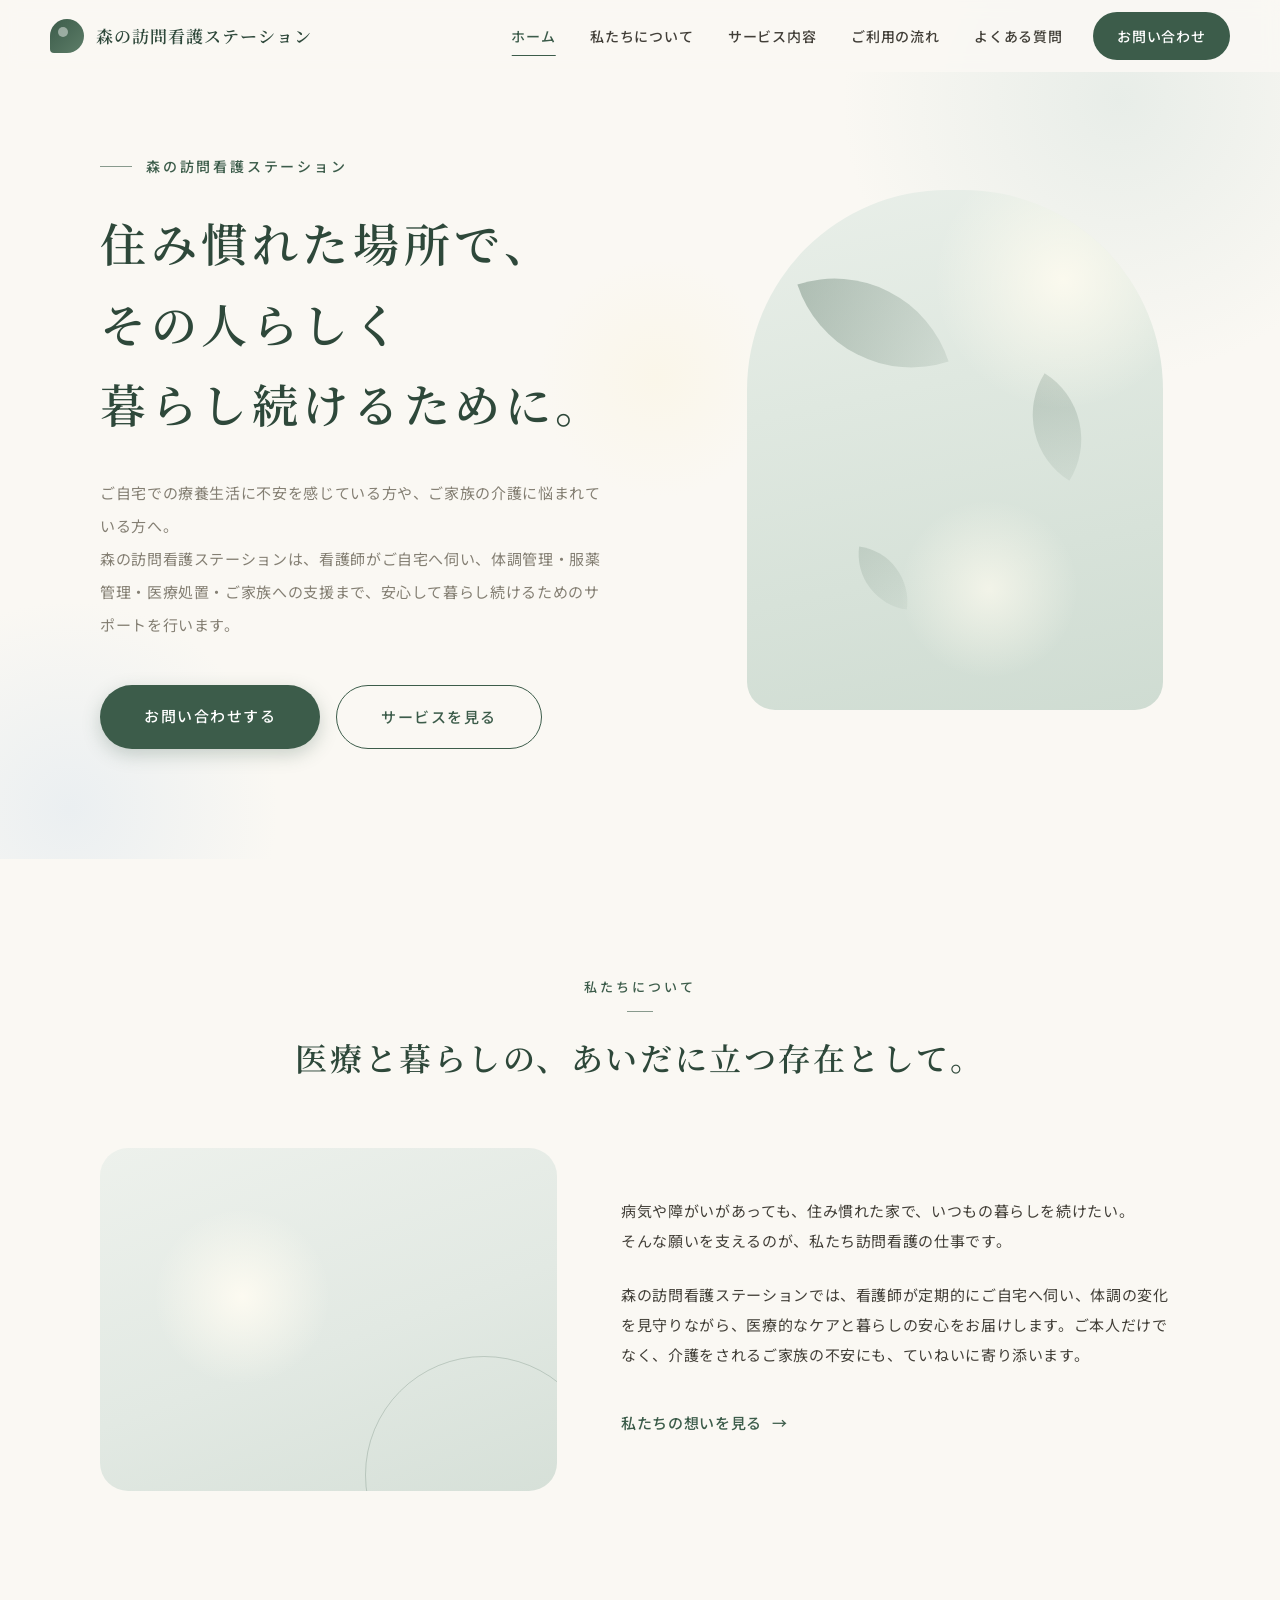
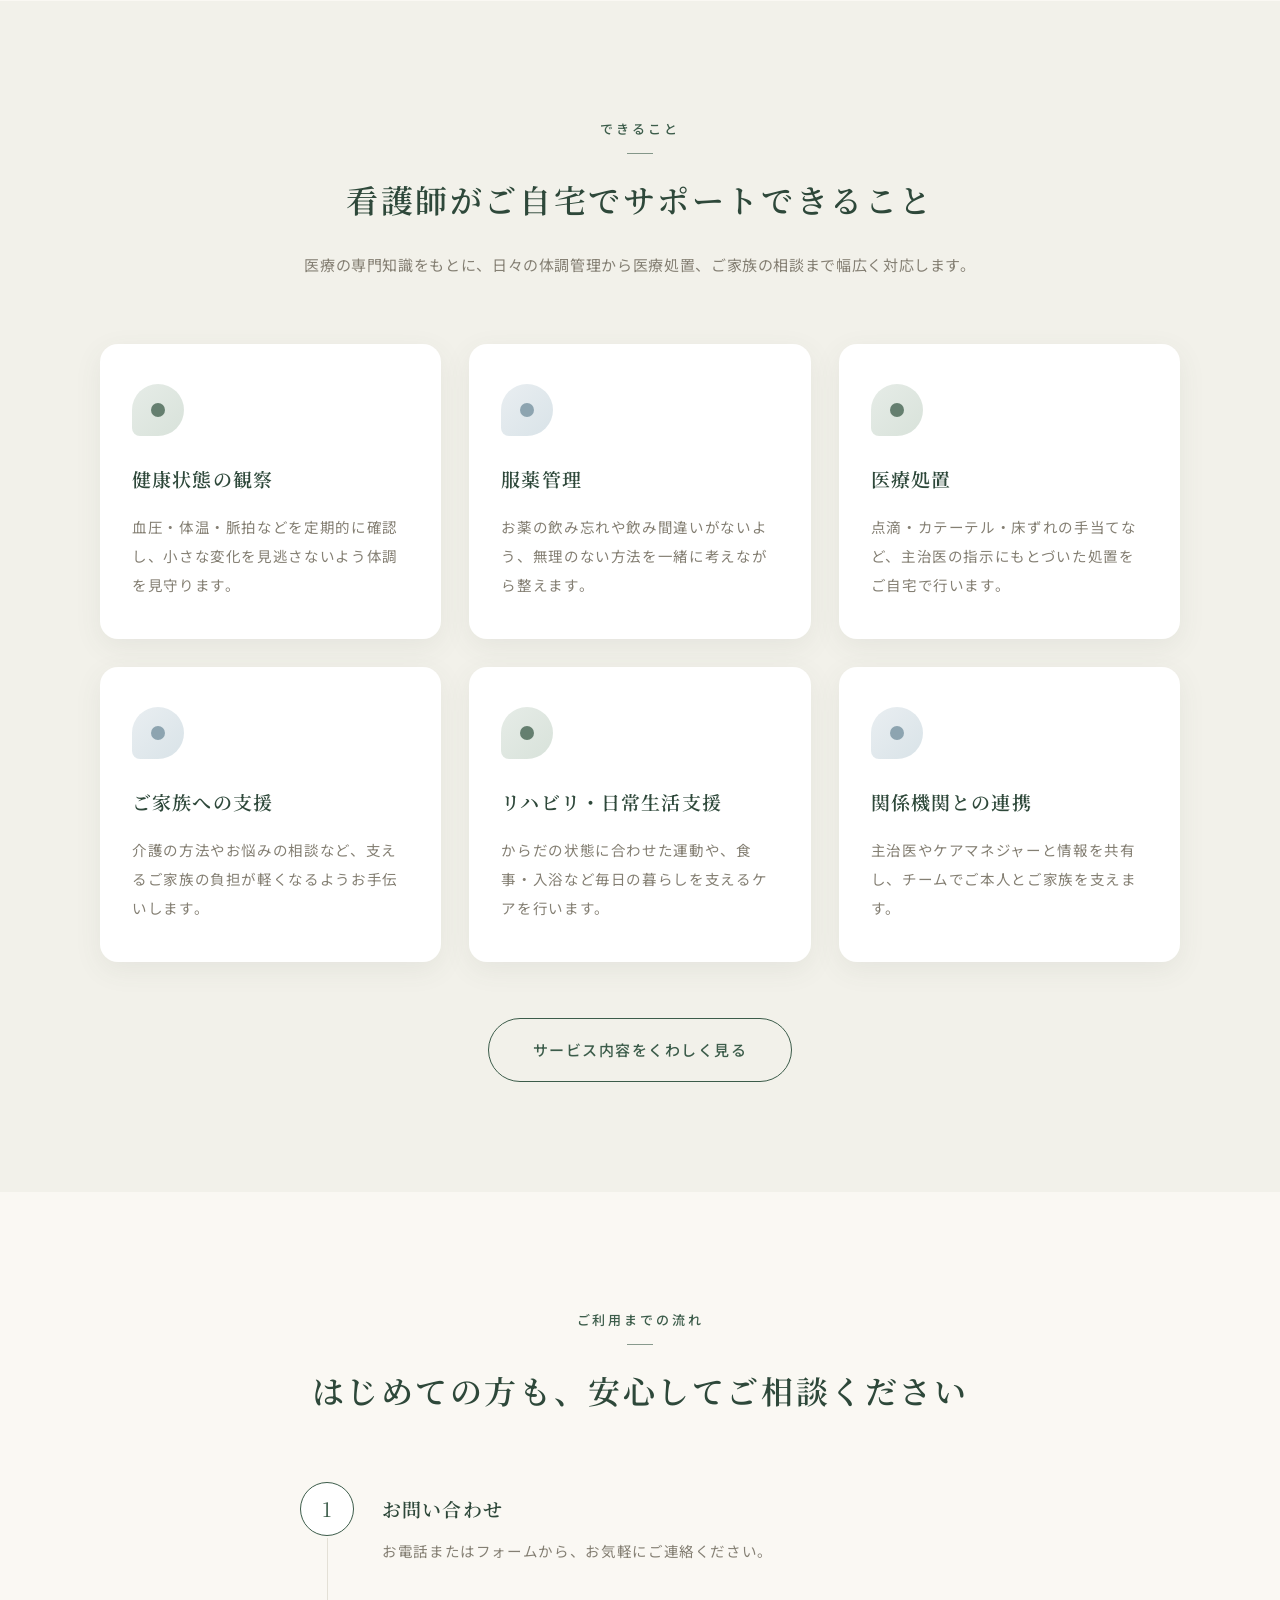
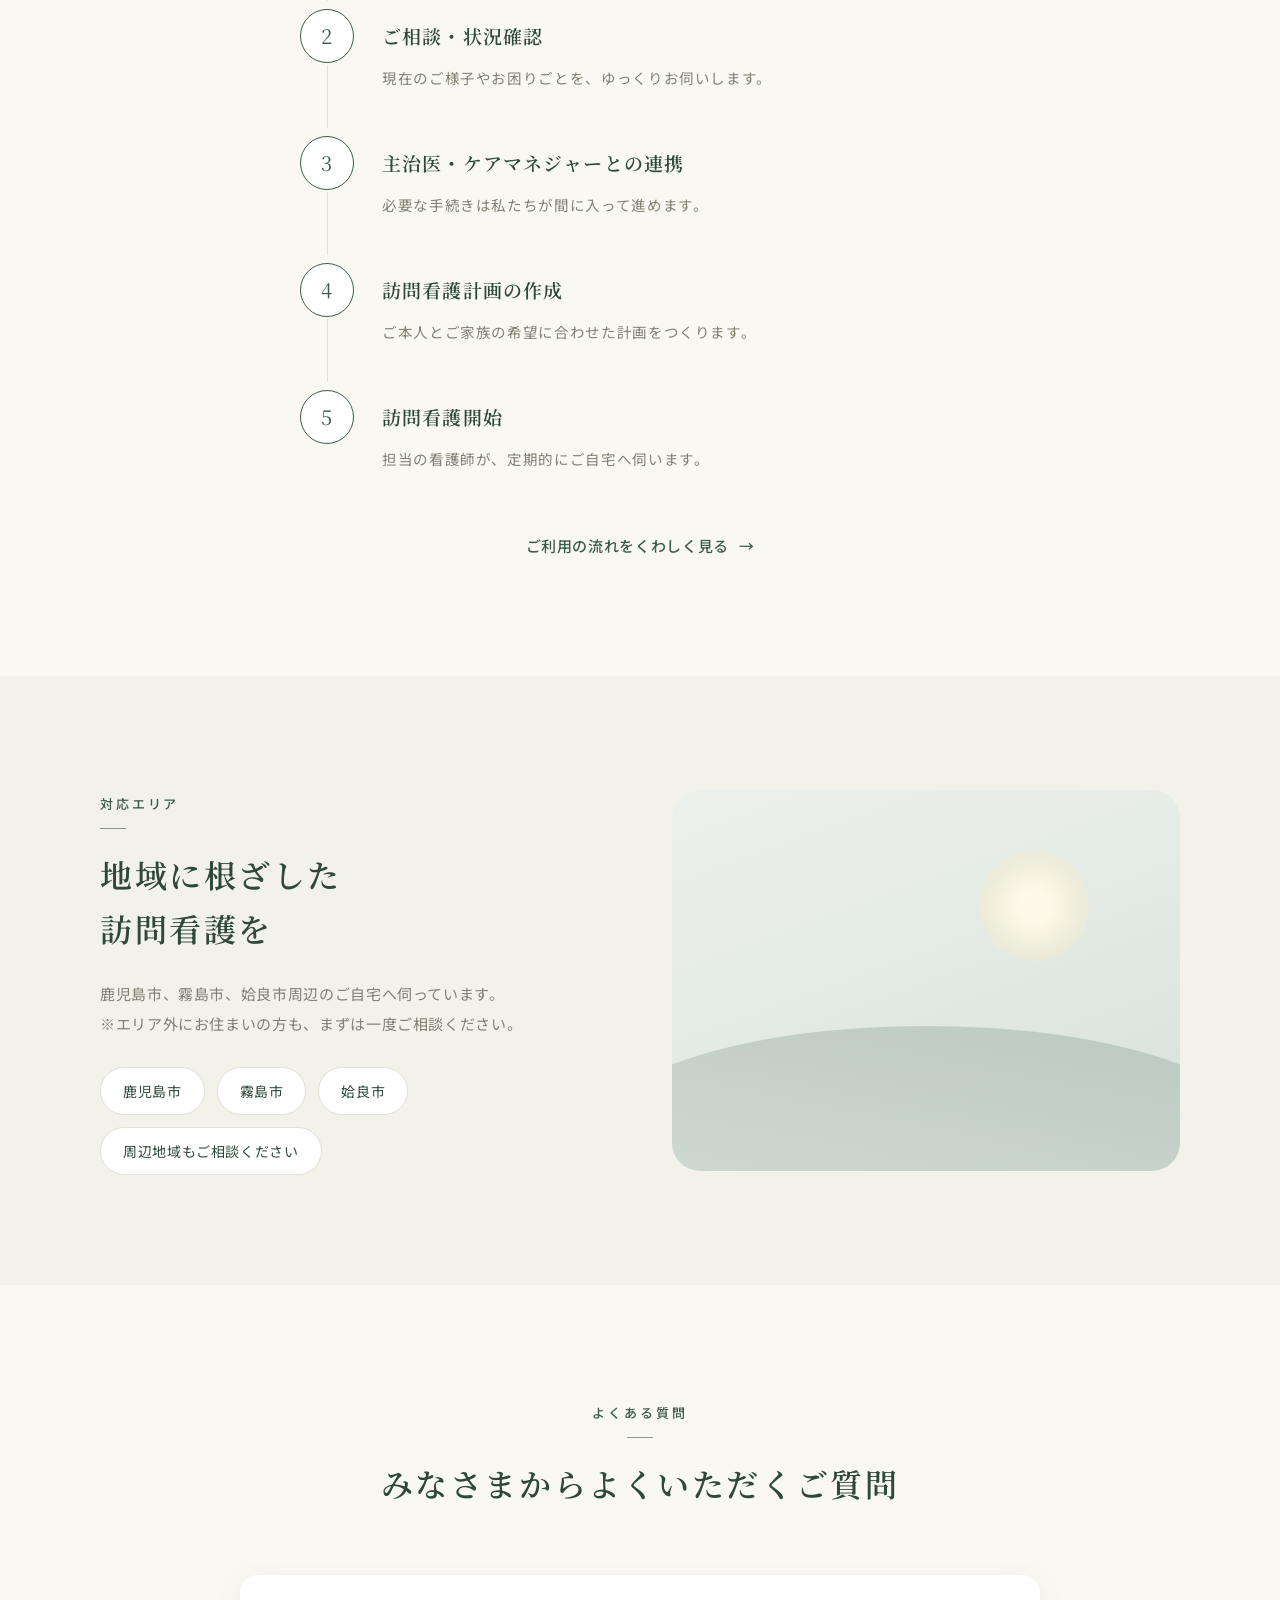
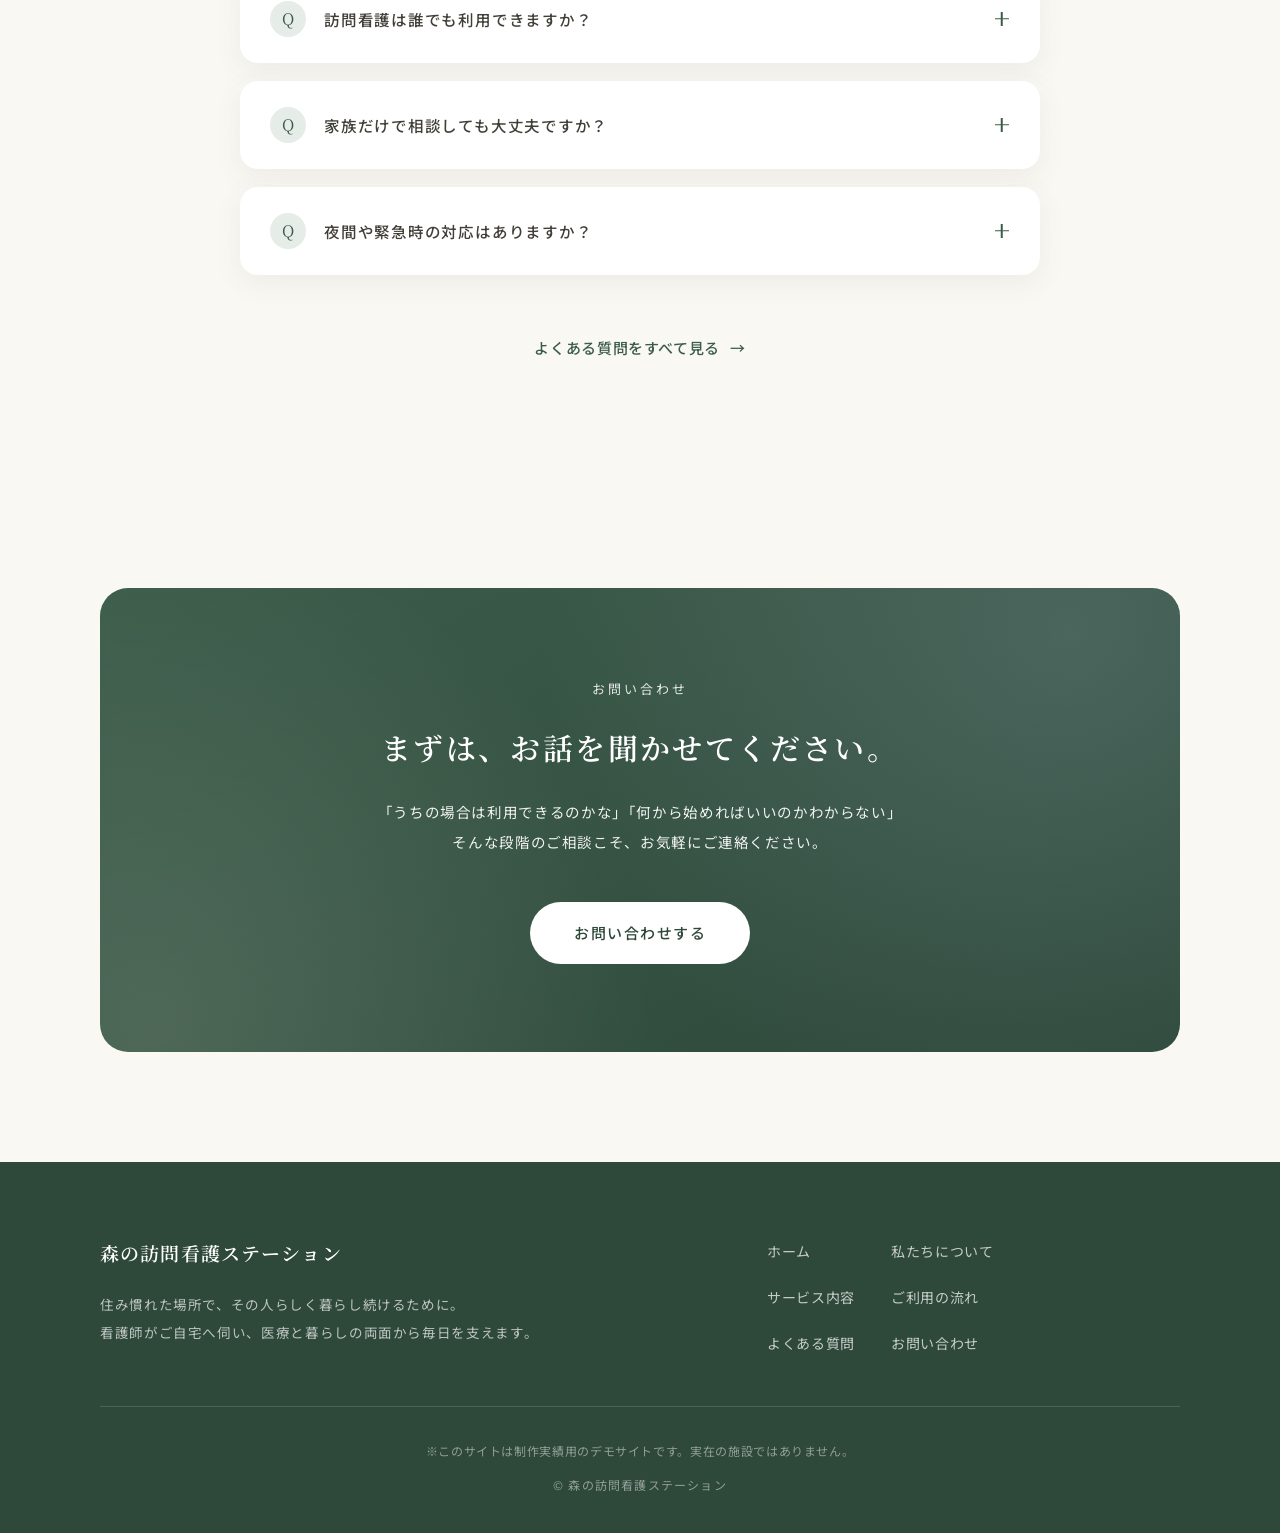
==== index.html @ d0d24159 "Initial build for Mori Houmon Kango site" ====
<!DOCTYPE html>
<html lang="ja">
<head>
  <meta charset="UTF-8">
  <meta name="viewport" content="width=device-width, initial-scale=1.0">
  <title>森の訪問看護ステーション｜住み慣れた場所で、その人らしく</title>
  <meta name="description" content="森の訪問看護ステーションは、看護師がご自宅へ伺い、体調管理・服薬管理・医療処置・ご家族への支援まで、安心して暮らし続けるためのサポートを行います。">
  <link rel="preconnect" href="https://fonts.googleapis.com">
  <link rel="preconnect" href="https://fonts.gstatic.com" crossorigin>
  <link href="https://fonts.googleapis.com/css2?family=Noto+Sans+JP:wght@400;500;700&family=Noto+Serif+JP:wght@500;600&display=swap" rel="stylesheet">
  <link rel="stylesheet" href="style.css">
</head>
<body>

  <header class="header" id="header">
    <div class="header-inner">
      <a href="index.html" class="logo">
        <span class="logo-mark" aria-hidden="true"></span>
        <span class="logo-text">森の訪問看護ステーション</span>
      </a>
      <nav class="nav" id="nav" aria-label="メインナビゲーション">
        <ul class="nav-list">
          <li><a href="index.html" class="nav-link is-active">ホーム</a></li>
          <li><a href="about.html" class="nav-link">私たちについて</a></li>
          <li><a href="service.html" class="nav-link">サービス内容</a></li>
          <li><a href="guide.html" class="nav-link">ご利用の流れ</a></li>
          <li><a href="faq.html" class="nav-link">よくある質問</a></li>
          <li><a href="contact.html" class="nav-link nav-link-cta">お問い合わせ</a></li>
        </ul>
      </nav>
      <button class="menu-button" id="menuButton" aria-label="メニューを開く" aria-expanded="false" aria-controls="nav">
        <span class="menu-bar"></span>
        <span class="menu-bar"></span>
        <span class="menu-bar"></span>
      </button>
    </div>
  </header>

  <main>

    <!-- ファーストビュー -->
    <section class="hero">
      <div class="hero-bg" aria-hidden="true">
        <span class="hero-circle hero-circle-1"></span>
        <span class="hero-circle hero-circle-2"></span>
        <span class="hero-circle hero-circle-3"></span>
      </div>
      <div class="hero-inner">
        <div class="hero-content">
          <p class="hero-station">森の訪問看護ステーション</p>
          <h1 class="hero-title">住み慣れた場所で、<br>その人らしく<br>暮らし続けるために。</h1>
          <p class="hero-lead">
            ご自宅での療養生活に不安を感じている方や、ご家族の介護に悩まれている方へ。<br>
            森の訪問看護ステーションは、看護師がご自宅へ伺い、体調管理・服薬管理・医療処置・ご家族への支援まで、安心して暮らし続けるためのサポートを行います。
          </p>
          <div class="hero-buttons">
            <a href="contact.html" class="button button-primary">お問い合わせする</a>
            <a href="service.html" class="button button-outline">サービスを見る</a>
          </div>
        </div>
        <div class="hero-visual" aria-hidden="true">
          <div class="hero-visual-inner">
            <span class="leaf leaf-1"></span>
            <span class="leaf leaf-2"></span>
            <span class="leaf leaf-3"></span>
            <span class="light-spot light-spot-1"></span>
            <span class="light-spot light-spot-2"></span>
          </div>
        </div>
      </div>
    </section>

    <!-- 私たちについて -->
    <section class="section">
      <div class="container">
        <div class="section-heading fade-in">
          <p class="section-label">私たちについて</p>
          <h2 class="section-title">医療と暮らしの、<br class="sp-only">あいだに立つ存在として。</h2>
        </div>
        <div class="about-grid">
          <div class="about-visual image-placeholder fade-in" aria-hidden="true">
            <span class="placeholder-shape placeholder-shape-circle"></span>
            <span class="placeholder-shape placeholder-shape-arc"></span>
          </div>
          <div class="about-text fade-in">
            <p>
              病気や障がいがあっても、住み慣れた家で、いつもの暮らしを続けたい。<br>
              そんな願いを支えるのが、私たち訪問看護の仕事です。
            </p>
            <p>
              森の訪問看護ステーションでは、看護師が定期的にご自宅へ伺い、体調の変化を見守りながら、医療的なケアと暮らしの安心をお届けします。ご本人だけでなく、介護をされるご家族の不安にも、ていねいに寄り添います。
            </p>
            <a href="about.html" class="text-link">私たちの想いを見る<span class="text-link-arrow" aria-hidden="true">→</span></a>
          </div>
        </div>
      </div>
    </section>

    <!-- できること -->
    <section class="section section-tinted">
      <div class="container">
        <div class="section-heading fade-in">
          <p class="section-label">できること</p>
          <h2 class="section-title">看護師がご自宅で<br class="sp-only">サポートできること</h2>
          <p class="section-lead">医療の専門知識をもとに、日々の体調管理から医療処置、ご家族の相談まで幅広く対応します。</p>
        </div>
        <div class="card-grid card-grid-3">
          <article class="card fade-in">
            <div class="card-icon" aria-hidden="true"><span class="icon-dot"></span></div>
            <h3 class="card-title">健康状態の観察</h3>
            <p class="card-text">血圧・体温・脈拍などを定期的に確認し、小さな変化を見逃さないよう体調を見守ります。</p>
          </article>
          <article class="card fade-in">
            <div class="card-icon card-icon-blue" aria-hidden="true"><span class="icon-dot"></span></div>
            <h3 class="card-title">服薬管理</h3>
            <p class="card-text">お薬の飲み忘れや飲み間違いがないよう、無理のない方法を一緒に考えながら整えます。</p>
          </article>
          <article class="card fade-in">
            <div class="card-icon" aria-hidden="true"><span class="icon-dot"></span></div>
            <h3 class="card-title">医療処置</h3>
            <p class="card-text">点滴・カテーテル・床ずれの手当てなど、主治医の指示にもとづいた処置をご自宅で行います。</p>
          </article>
          <article class="card fade-in">
            <div class="card-icon card-icon-blue" aria-hidden="true"><span class="icon-dot"></span></div>
            <h3 class="card-title">ご家族への支援</h3>
            <p class="card-text">介護の方法やお悩みの相談など、支えるご家族の負担が軽くなるようお手伝いします。</p>
          </article>
          <article class="card fade-in">
            <div class="card-icon" aria-hidden="true"><span class="icon-dot"></span></div>
            <h3 class="card-title">リハビリ・日常生活支援</h3>
            <p class="card-text">からだの状態に合わせた運動や、食事・入浴など毎日の暮らしを支えるケアを行います。</p>
          </article>
          <article class="card fade-in">
            <div class="card-icon card-icon-blue" aria-hidden="true"><span class="icon-dot"></span></div>
            <h3 class="card-title">関係機関との連携</h3>
            <p class="card-text">主治医やケアマネジャーと情報を共有し、チームでご本人とご家族を支えます。</p>
          </article>
        </div>
        <div class="section-more fade-in">
          <a href="service.html" class="button button-outline">サービス内容をくわしく見る</a>
        </div>
      </div>
    </section>

    <!-- ご利用までの流れ -->
    <section class="section">
      <div class="container">
        <div class="section-heading fade-in">
          <p class="section-label">ご利用までの流れ</p>
          <h2 class="section-title">はじめての方も、<br class="sp-only">安心してご相談ください</h2>
        </div>
        <ol class="flow-list flow-list-compact">
          <li class="flow-item fade-in">
            <span class="flow-number">1</span>
            <div class="flow-body">
              <h3 class="flow-title">お問い合わせ</h3>
              <p class="flow-text">お電話またはフォームから、お気軽にご連絡ください。</p>
            </div>
          </li>
          <li class="flow-item fade-in">
            <span class="flow-number">2</span>
            <div class="flow-body">
              <h3 class="flow-title">ご相談・状況確認</h3>
              <p class="flow-text">現在のご様子やお困りごとを、ゆっくりお伺いします。</p>
            </div>
          </li>
          <li class="flow-item fade-in">
            <span class="flow-number">3</span>
            <div class="flow-body">
              <h3 class="flow-title">主治医・ケアマネジャーとの連携</h3>
              <p class="flow-text">必要な手続きは私たちが間に入って進めます。</p>
            </div>
          </li>
          <li class="flow-item fade-in">
            <span class="flow-number">4</span>
            <div class="flow-body">
              <h3 class="flow-title">訪問看護計画の作成</h3>
              <p class="flow-text">ご本人とご家族の希望に合わせた計画をつくります。</p>
            </div>
          </li>
          <li class="flow-item fade-in">
            <span class="flow-number">5</span>
            <div class="flow-body">
              <h3 class="flow-title">訪問看護開始</h3>
              <p class="flow-text">担当の看護師が、定期的にご自宅へ伺います。</p>
            </div>
          </li>
        </ol>
        <div class="section-more fade-in">
          <a href="guide.html" class="text-link">ご利用の流れをくわしく見る<span class="text-link-arrow" aria-hidden="true">→</span></a>
        </div>
      </div>
    </section>

    <!-- 対応エリア -->
    <section class="section section-tinted">
      <div class="container">
        <div class="area-grid">
          <div class="area-text fade-in">
            <p class="section-label">対応エリア</p>
            <h2 class="section-title">地域に根ざした<br>訪問看護を</h2>
            <p class="area-lead">
              鹿児島市、霧島市、姶良市周辺のご自宅へ伺っています。<br>
              ※エリア外にお住まいの方も、まずは一度ご相談ください。
            </p>
            <ul class="area-tags">
              <li>鹿児島市</li>
              <li>霧島市</li>
              <li>姶良市</li>
              <li>周辺地域もご相談ください</li>
            </ul>
          </div>
          <div class="area-visual image-placeholder fade-in" aria-hidden="true">
            <span class="placeholder-shape placeholder-shape-hill"></span>
            <span class="placeholder-shape placeholder-shape-sun"></span>
          </div>
        </div>
      </div>
    </section>

    <!-- よくある質問 -->
    <section class="section">
      <div class="container container-narrow">
        <div class="section-heading fade-in">
          <p class="section-label">よくある質問</p>
          <h2 class="section-title">みなさまから<br class="sp-only">よくいただくご質問</h2>
        </div>
        <div class="faq-list">
          <div class="faq-item fade-in">
            <button class="faq-question" type="button" aria-expanded="false">
              <span class="faq-q-mark" aria-hidden="true">Q</span>
              <span class="faq-q-text">訪問看護は誰でも利用できますか？</span>
              <span class="faq-toggle" aria-hidden="true"></span>
            </button>
            <div class="faq-answer">
              <div class="faq-answer-inner">
                <p>赤ちゃんからご高齢の方まで、主治医が「訪問看護が必要」と判断された方であれば、どなたでもご利用いただけます。年齢や病気の種類で利用できないということはほとんどありません。</p>
              </div>
            </div>
          </div>
          <div class="faq-item fade-in">
            <button class="faq-question" type="button" aria-expanded="false">
              <span class="faq-q-mark" aria-hidden="true">Q</span>
              <span class="faq-q-text">家族だけで相談しても大丈夫ですか？</span>
              <span class="faq-toggle" aria-hidden="true"></span>
            </button>
            <div class="faq-answer">
              <div class="faq-answer-inner">
                <p>もちろん大丈夫です。「本人にはまだ話していないけれど…」という段階のご相談も多くいただいています。ご家族のお気持ちを伺いながら、一緒に進め方を考えます。</p>
              </div>
            </div>
          </div>
          <div class="faq-item fade-in">
            <button class="faq-question" type="button" aria-expanded="false">
              <span class="faq-q-mark" aria-hidden="true">Q</span>
              <span class="faq-q-text">夜間や緊急時の対応はありますか？</span>
              <span class="faq-toggle" aria-hidden="true"></span>
            </button>
            <div class="faq-answer">
              <div class="faq-answer-inner">
                <p>24時間の連絡体制を整えており、夜間や休日も看護師に電話でご相談いただけます。状態に応じて緊急訪問にも対応しますので、夜のひとり時間も安心してお過ごしください。</p>
              </div>
            </div>
          </div>
        </div>
        <div class="section-more fade-in">
          <a href="faq.html" class="text-link">よくある質問をすべて見る<span class="text-link-arrow" aria-hidden="true">→</span></a>
        </div>
      </div>
    </section>

    <!-- お問い合わせCTA -->
    <section class="cta-section">
      <div class="container">
        <div class="cta-box fade-in">
          <p class="cta-label">お問い合わせ</p>
          <h2 class="cta-title">まずは、お話を<br class="sp-only">聞かせてください。</h2>
          <p class="cta-text">
            「うちの場合は利用できるのかな」「何から始めればいいのかわからない」<br>
            そんな段階のご相談こそ、お気軽にご連絡ください。
          </p>
          <a href="contact.html" class="button button-light">お問い合わせする</a>
        </div>
      </div>
    </section>

  </main>

  <footer class="footer">
    <div class="container">
      <div class="footer-grid">
        <div class="footer-about">
          <p class="footer-logo">森の訪問看護ステーション</p>
          <p class="footer-description">
            住み慣れた場所で、その人らしく暮らし続けるために。<br>
            看護師がご自宅へ伺い、医療と暮らしの両面から毎日を支えます。
          </p>
        </div>
        <nav class="footer-nav" aria-label="フッターナビゲーション">
          <ul class="footer-nav-list">
            <li><a href="index.html">ホーム</a></li>
            <li><a href="about.html">私たちについて</a></li>
            <li><a href="service.html">サービス内容</a></li>
            <li><a href="guide.html">ご利用の流れ</a></li>
            <li><a href="faq.html">よくある質問</a></li>
            <li><a href="contact.html">お問い合わせ</a></li>
          </ul>
        </nav>
      </div>
      <p class="footer-note">※このサイトは制作実績用のデモサイトです。実在の施設ではありません。</p>
      <p class="footer-copyright">&copy; 森の訪問看護ステーション</p>
    </div>
  </footer>

  <script src="script.js"></script>
</body>
</html>
---- style.css ----
@charset "UTF-8";

/* ==========================================================
   森の訪問看護ステーション
   - 白〜生成りを基調に、深いグリーンとくすみブルーを差し色に
   - 余白と細い線で上品に、医療サイトとしての清潔感を保つ
   ========================================================== */

:root {
  /* 色 */
  --color-bg: #faf8f3;            /* 生成り */
  --color-bg-tinted: #f2f1ea;     /* 少し深い生成り */
  --color-white: #ffffff;
  --color-green: #3c5c4a;         /* 深いグリーン */
  --color-green-dark: #2e483a;
  --color-green-pale: #e6ece7;
  --color-blue: #8da4b0;          /* くすみブルー */
  --color-blue-pale: #e9eef1;
  --color-text: #423f38;
  --color-text-light: #847f73;
  --color-line: #e3e0d6;

  /* フォント */
  --font-sans: "Noto Sans JP", "Hiragino Kaku Gothic ProN", sans-serif;
  --font-serif: "Noto Serif JP", "Hiragino Mincho ProN", serif;

  /* その他 */
  --header-height: 72px;
  --radius-s: 10px;
  --radius-m: 18px;
  --radius-l: 28px;
  --shadow-card: 0 8px 28px rgba(82, 90, 76, 0.08);
  --shadow-card-hover: 0 14px 36px rgba(82, 90, 76, 0.13);
}

/* ----------------------------------------------------------
   リセット・ベース
---------------------------------------------------------- */
*,
*::before,
*::after {
  box-sizing: border-box;
  margin: 0;
  padding: 0;
}

html {
  scroll-behavior: smooth;
}

body {
  font-family: var(--font-sans);
  font-size: 16px;
  line-height: 2;
  letter-spacing: 0.04em;
  color: var(--color-text);
  background-color: var(--color-bg);
  -webkit-font-smoothing: antialiased;
}

img {
  max-width: 100%;
  height: auto;
  display: block;
}

ul,
ol {
  list-style: none;
}

a {
  color: inherit;
  text-decoration: none;
}

button {
  font-family: inherit;
  cursor: pointer;
  background: none;
  border: none;
}

.sp-only {
  display: none;
}

@media (max-width: 767px) {
  .sp-only {
    display: inline;
  }
  .pc-only {
    display: none;
  }
}

/* ----------------------------------------------------------
   共通レイアウト
---------------------------------------------------------- */
.container {
  width: min(92%, 1080px);
  margin: 0 auto;
}

.container-narrow {
  width: min(92%, 800px);
  margin: 0 auto;
}

.section {
  padding: 110px 0;
}

.section-tinted {
  background-color: var(--color-bg-tinted);
}

.section-heading {
  margin-bottom: 64px;
  text-align: center;
}

.section-label {
  display: inline-block;
  font-size: 13px;
  font-weight: 500;
  letter-spacing: 0.22em;
  color: var(--color-green);
  margin-bottom: 18px;
  position: relative;
  padding-bottom: 12px;
}

.section-label::after {
  content: "";
  position: absolute;
  bottom: 0;
  left: 50%;
  transform: translateX(-50%);
  width: 26px;
  height: 1px;
  background-color: var(--color-green);
  opacity: 0.6;
}

.section-title {
  font-family: var(--font-serif);
  font-size: clamp(24px, 3.4vw, 32px);
  font-weight: 600;
  line-height: 1.7;
  letter-spacing: 0.08em;
  color: var(--color-green-dark);
}

.section-lead {
  margin-top: 24px;
  font-size: 15px;
  color: var(--color-text-light);
}

.section-more {
  margin-top: 56px;
  text-align: center;
}

/* ----------------------------------------------------------
   ボタン・リンク
---------------------------------------------------------- */
.button {
  display: inline-block;
  padding: 16px 44px;
  border-radius: 999px;
  font-size: 15px;
  font-weight: 500;
  letter-spacing: 0.1em;
  text-align: center;
  transition: background-color 0.3s ease, color 0.3s ease,
    border-color 0.3s ease, box-shadow 0.3s ease, transform 0.3s ease;
}

.button-primary {
  background-color: var(--color-green);
  color: var(--color-white);
  box-shadow: 0 6px 18px rgba(60, 92, 74, 0.25);
}

.button-primary:hover {
  background-color: var(--color-green-dark);
  transform: translateY(-2px);
}

.button-outline {
  background-color: transparent;
  color: var(--color-green);
  border: 1px solid var(--color-green);
}

.button-outline:hover {
  background-color: var(--color-green);
  color: var(--color-white);
}

.button-light {
  background-color: var(--color-white);
  color: var(--color-green-dark);
}

.button-light:hover {
  background-color: var(--color-bg);
  transform: translateY(-2px);
}

.button-wide {
  min-width: 280px;
}

.text-link {
  display: inline-flex;
  align-items: center;
  gap: 10px;
  font-size: 15px;
  font-weight: 500;
  color: var(--color-green);
  border-bottom: 1px solid transparent;
  padding-bottom: 4px;
  transition: border-color 0.3s ease;
}

.text-link:hover {
  border-color: var(--color-green);
}

.text-link-arrow {
  transition: transform 0.3s ease;
}

.text-link:hover .text-link-arrow {
  transform: translateX(5px);
}

/* ----------------------------------------------------------
   ヘッダー
---------------------------------------------------------- */
.header {
  position: fixed;
  top: 0;
  left: 0;
  width: 100%;
  height: var(--header-height);
  background-color: rgba(250, 248, 243, 0.92);
  backdrop-filter: blur(8px);
  -webkit-backdrop-filter: blur(8px);
  z-index: 100;
  transition: box-shadow 0.3s ease;
}

.header.is-scrolled {
  box-shadow: 0 2px 20px rgba(82, 90, 76, 0.08);
}

.header-inner {
  width: min(94%, 1180px);
  height: 100%;
  margin: 0 auto;
  display: flex;
  align-items: center;
  justify-content: space-between;
}

.logo {
  display: flex;
  align-items: center;
  gap: 12px;
}

.logo-mark {
  width: 34px;
  height: 34px;
  border-radius: 50% 50% 50% 4px;
  background: linear-gradient(135deg, var(--color-green) 0%, #5d7d68 100%);
  position: relative;
  flex-shrink: 0;
}

.logo-mark::after {
  content: "";
  position: absolute;
  top: 8px;
  left: 8px;
  width: 10px;
  height: 10px;
  border-radius: 50%;
  background-color: rgba(255, 255, 255, 0.45);
}

.logo-text {
  font-family: var(--font-serif);
  font-size: 17px;
  font-weight: 600;
  letter-spacing: 0.06em;
  color: var(--color-green-dark);
}

.nav-list {
  display: flex;
  align-items: center;
  gap: 6px;
}

.nav-link {
  display: inline-block;
  padding: 10px 14px;
  font-size: 14px;
  font-weight: 500;
  letter-spacing: 0.06em;
  color: var(--color-text);
  border-radius: 8px;
  position: relative;
  transition: color 0.3s ease;
}

.nav-link::after {
  content: "";
  position: absolute;
  bottom: 4px;
  left: 50%;
  transform: translateX(-50%) scaleX(0);
  width: calc(100% - 28px);
  height: 1px;
  background-color: var(--color-green);
  transition: transform 0.3s ease;
}

.nav-link:hover {
  color: var(--color-green);
}

.nav-link:hover::after,
.nav-link.is-active::after {
  transform: translateX(-50%) scaleX(1);
}

.nav-link.is-active {
  color: var(--color-green);
}

.nav-link-cta {
  margin-left: 10px;
  padding: 10px 24px;
  background-color: var(--color-green);
  color: var(--color-white);
  border-radius: 999px;
}

.nav-link-cta::after {
  display: none;
}

.nav-link-cta:hover {
  background-color: var(--color-green-dark);
  color: var(--color-white);
}

.nav-link-cta.is-active {
  color: var(--color-white);
  background-color: var(--color-green-dark);
}

/* ハンバーガー */
.menu-button {
  display: none;
  flex-direction: column;
  justify-content: center;
  gap: 7px;
  width: 48px;
  height: 48px;
  padding: 12px;
  z-index: 110;
}

.menu-bar {
  display: block;
  width: 100%;
  height: 1.5px;
  background-color: var(--color-green-dark);
  transition: transform 0.3s ease, opacity 0.3s ease;
}

.menu-button.is-open .menu-bar:nth-child(1) {
  transform: translateY(8.5px) rotate(45deg);
}

.menu-button.is-open .menu-bar:nth-child(2) {
  opacity: 0;
}

.menu-button.is-open .menu-bar:nth-child(3) {
  transform: translateY(-8.5px) rotate(-45deg);
}

@media (max-width: 900px) {
  .menu-button {
    display: flex;
  }

  .nav {
    position: fixed;
    top: 0;
    right: 0;
    width: min(78%, 340px);
    height: 100dvh;
    background-color: var(--color-bg);
    padding: 110px 36px 40px;
    transform: translateX(100%);
    transition: transform 0.4s cubic-bezier(0.25, 0.8, 0.3, 1);
    box-shadow: -10px 0 40px rgba(82, 90, 76, 0.1);
  }

  .nav.is-open {
    transform: translateX(0);
  }

  .nav-list {
    flex-direction: column;
    align-items: stretch;
    gap: 4px;
  }

  .nav-link {
    display: block;
    padding: 14px 10px;
    font-size: 15px;
    border-bottom: 1px solid var(--color-line);
    border-radius: 0;
  }

  .nav-link::after {
    display: none;
  }

  .nav-link-cta {
    margin: 24px 0 0;
    text-align: center;
    border-radius: 999px;
    border-bottom: none;
  }
}

/* ----------------------------------------------------------
   ファーストビュー（トップ）
---------------------------------------------------------- */
.hero {
  position: relative;
  padding: calc(var(--header-height) + 80px) 0 110px;
  overflow: hidden;
}

.hero-bg {
  position: absolute;
  inset: 0;
  pointer-events: none;
}

.hero-circle {
  position: absolute;
  border-radius: 50%;
}

.hero-circle-1 {
  width: 560px;
  height: 560px;
  top: -180px;
  right: -120px;
  background: radial-gradient(circle, rgba(230, 236, 231, 0.9) 0%, rgba(230, 236, 231, 0) 70%);
}

.hero-circle-2 {
  width: 420px;
  height: 420px;
  bottom: -160px;
  left: -140px;
  background: radial-gradient(circle, rgba(233, 238, 241, 0.9) 0%, rgba(233, 238, 241, 0) 70%);
}

.hero-circle-3 {
  width: 240px;
  height: 240px;
  top: 30%;
  left: 42%;
  background: radial-gradient(circle, rgba(250, 246, 233, 0.95) 0%, rgba(250, 246, 233, 0) 70%);
}

.hero-inner {
  position: relative;
  width: min(92%, 1080px);
  margin: 0 auto;
  display: grid;
  grid-template-columns: 1.15fr 0.85fr;
  align-items: center;
  gap: 60px;
}

.hero-station {
  font-size: 14px;
  font-weight: 500;
  letter-spacing: 0.2em;
  color: var(--color-green);
  margin-bottom: 22px;
  display: flex;
  align-items: center;
  gap: 14px;
}

.hero-station::before {
  content: "";
  width: 32px;
  height: 1px;
  background-color: var(--color-green);
  opacity: 0.6;
}

.hero-title {
  font-family: var(--font-serif);
  font-size: clamp(30px, 4.6vw, 46px);
  font-weight: 600;
  line-height: 1.75;
  letter-spacing: 0.1em;
  color: var(--color-green-dark);
  margin-bottom: 32px;
}

.hero-lead {
  font-size: 15px;
  line-height: 2.2;
  color: var(--color-text-light);
  margin-bottom: 44px;
  max-width: 34em;
}

.hero-buttons {
  display: flex;
  flex-wrap: wrap;
  gap: 16px;
}

/* ヒーロービジュアル：木漏れ日のイメージをCSSで表現（画像差し替え可） */
.hero-visual {
  position: relative;
  aspect-ratio: 4 / 5;
  max-height: 520px;
  border-radius: 200px 200px var(--radius-l) var(--radius-l);
  background: linear-gradient(168deg, #e9efe9 0%, #dfe8e0 38%, #cfdcd2 100%);
  overflow: hidden;
}

.hero-visual-inner {
  position: absolute;
  inset: 0;
}

.leaf {
  position: absolute;
  background: linear-gradient(135deg, rgba(60, 92, 74, 0.32) 0%, rgba(60, 92, 74, 0.1) 100%);
  border-radius: 0 999px;
}

.leaf-1 {
  width: 120px;
  height: 120px;
  top: 14%;
  left: 16%;
  transform: rotate(-18deg);
}

.leaf-2 {
  width: 78px;
  height: 78px;
  top: 38%;
  right: 16%;
  transform: rotate(32deg);
  opacity: 0.7;
}

.leaf-3 {
  width: 56px;
  height: 56px;
  bottom: 20%;
  left: 26%;
  transform: rotate(8deg);
  opacity: 0.5;
}

.light-spot {
  position: absolute;
  border-radius: 50%;
  background: radial-gradient(circle, rgba(255, 252, 240, 0.85) 0%, rgba(255, 252, 240, 0) 70%);
}

.light-spot-1 {
  width: 260px;
  height: 260px;
  top: -40px;
  right: -30px;
}

.light-spot-2 {
  width: 180px;
  height: 180px;
  bottom: 6%;
  right: 20%;
  opacity: 0.8;
}

@media (max-width: 900px) {
  .hero {
    padding: calc(var(--header-height) + 48px) 0 80px;
  }

  .hero-inner {
    grid-template-columns: 1fr;
    gap: 48px;
  }

  .hero-visual {
    max-width: 420px;
    max-height: 380px;
    aspect-ratio: 5 / 4;
    margin: 0 auto;
    width: 100%;
    border-radius: 160px 160px var(--radius-l) var(--radius-l);
  }
}

@media (max-width: 767px) {
  .hero-buttons .button {
    flex: 1 1 100%;
  }
}

/* ----------------------------------------------------------
   下層ページ共通ヒーロー
---------------------------------------------------------- */
.page-hero {
  padding: calc(var(--header-height) + 76px) 0 76px;
  background:
    radial-gradient(circle at 85% 20%, rgba(230, 236, 231, 0.8) 0%, rgba(230, 236, 231, 0) 55%),
    radial-gradient(circle at 8% 90%, rgba(233, 238, 241, 0.7) 0%, rgba(233, 238, 241, 0) 50%),
    var(--color-bg);
  text-align: center;
}

.page-hero-label {
  font-size: 13px;
  font-weight: 500;
  letter-spacing: 0.22em;
  color: var(--color-green);
  margin-bottom: 20px;
  position: relative;
  display: inline-block;
  padding-bottom: 12px;
}

.page-hero-label::after {
  content: "";
  position: absolute;
  bottom: 0;
  left: 50%;
  transform: translateX(-50%);
  width: 26px;
  height: 1px;
  background-color: var(--color-green);
  opacity: 0.6;
}

.page-hero-title {
  display: block;
  font-family: var(--font-serif);
  font-size: clamp(26px, 3.8vw, 36px);
  font-weight: 600;
  line-height: 1.75;
  letter-spacing: 0.08em;
  color: var(--color-green-dark);
}

.page-hero-lead {
  margin-top: 28px;
  font-size: 15px;
  color: var(--color-text-light);
}

/* ----------------------------------------------------------
   カード
---------------------------------------------------------- */
.card-grid {
  display: grid;
  gap: 28px;
}

.card-grid-3 {
  grid-template-columns: repeat(3, 1fr);
}

.card-grid-2 {
  grid-template-columns: repeat(2, 1fr);
}

@media (max-width: 900px) {
  .card-grid-3 {
    grid-template-columns: repeat(2, 1fr);
  }
}

@media (max-width: 640px) {
  .card-grid-3,
  .card-grid-2 {
    grid-template-columns: 1fr;
  }
}

.card {
  background-color: var(--color-white);
  border-radius: var(--radius-m);
  padding: 40px 32px;
  box-shadow: var(--shadow-card);
  transition: box-shadow 0.3s ease, transform 0.3s ease;
}

.card:hover {
  box-shadow: var(--shadow-card-hover);
  transform: translateY(-4px);
}

.card-icon {
  width: 52px;
  height: 52px;
  border-radius: 50% 50% 50% 8px;
  background: linear-gradient(135deg, var(--color-green-pale) 0%, #d8e2da 100%);
  display: flex;
  align-items: center;
  justify-content: center;
  margin-bottom: 24px;
}

.card-icon-blue {
  background: linear-gradient(135deg, var(--color-blue-pale) 0%, #d9e3e8 100%);
}

.icon-dot {
  width: 14px;
  height: 14px;
  border-radius: 50%;
  background-color: var(--color-green);
  opacity: 0.75;
}

.card-icon-blue .icon-dot {
  background-color: var(--color-blue);
  opacity: 1;
}

.card-title {
  font-family: var(--font-serif);
  font-size: 19px;
  font-weight: 600;
  letter-spacing: 0.06em;
  color: var(--color-green-dark);
  margin-bottom: 14px;
}

.card-text {
  font-size: 14.5px;
  line-height: 2;
  color: var(--color-text-light);
}

.card-service {
  padding: 44px 38px;
}

/* ----------------------------------------------------------
   私たちについて（トップ）
---------------------------------------------------------- */
.about-grid {
  display: grid;
  grid-template-columns: 0.9fr 1.1fr;
  gap: 64px;
  align-items: center;
}

.about-text p {
  margin-bottom: 24px;
  font-size: 15px;
  color: var(--color-text);
}

.about-text p:last-of-type {
  margin-bottom: 36px;
}

@media (max-width: 900px) {
  .about-grid {
    grid-template-columns: 1fr;
    gap: 44px;
  }
}

/* ----------------------------------------------------------
   画像プレースホルダー（後から画像差し替え用）
---------------------------------------------------------- */
.image-placeholder {
  position: relative;
  border-radius: var(--radius-l);
  background: linear-gradient(160deg, #edf1ec 0%, #e2e9e3 55%, #d6e0d8 100%);
  overflow: hidden;
  min-height: 300px;
}

.about-visual {
  aspect-ratio: 4 / 3;
}

.area-visual {
  aspect-ratio: 4 / 3;
}

.about-feature-visual {
  aspect-ratio: 16 / 7;
  margin: 80px 0;
  min-height: 220px;
}

.placeholder-shape {
  position: absolute;
}

.placeholder-shape-circle {
  width: 38%;
  aspect-ratio: 1;
  border-radius: 50%;
  top: 18%;
  left: 12%;
  background: radial-gradient(circle, rgba(255, 252, 242, 0.9) 0%, rgba(255, 252, 242, 0) 72%);
}

.placeholder-shape-arc {
  width: 52%;
  aspect-ratio: 1;
  border-radius: 50%;
  bottom: -30%;
  right: -10%;
  border: 1.5px solid rgba(60, 92, 74, 0.22);
  background: transparent;
}

.placeholder-shape-leaf {
  width: 90px;
  height: 90px;
  top: 24%;
  right: 22%;
  border-radius: 0 999px;
  background: linear-gradient(135deg, rgba(60, 92, 74, 0.26) 0%, rgba(60, 92, 74, 0.08) 100%);
  transform: rotate(-16deg);
}

.placeholder-shape-hill {
  width: 130%;
  height: 56%;
  bottom: -18%;
  left: -15%;
  border-radius: 50%;
  background: linear-gradient(180deg, rgba(60, 92, 74, 0.2) 0%, rgba(60, 92, 74, 0.06) 100%);
}

.placeholder-shape-sun {
  width: 110px;
  height: 110px;
  top: 16%;
  right: 18%;
  border-radius: 50%;
  background: radial-gradient(circle, rgba(255, 250, 232, 0.95) 20%, rgba(244, 236, 210, 0.6) 60%, rgba(244, 236, 210, 0) 100%);
}

/* ----------------------------------------------------------
   ご利用の流れ
---------------------------------------------------------- */
.flow-list {
  display: flex;
  flex-direction: column;
  counter-reset: flow;
}

.flow-item {
  display: flex;
  gap: 28px;
  position: relative;
  padding-bottom: 44px;
}

.flow-item:last-child {
  padding-bottom: 0;
}

/* ステップをつなぐ縦線 */
.flow-item:not(:last-child)::before {
  content: "";
  position: absolute;
  top: 56px;
  left: 27px;
  bottom: 8px;
  width: 1px;
  background-color: var(--color-line);
}

.flow-number {
  flex-shrink: 0;
  width: 54px;
  height: 54px;
  border-radius: 50%;
  background-color: var(--color-white);
  border: 1px solid var(--color-green);
  color: var(--color-green);
  font-family: var(--font-serif);
  font-size: 20px;
  display: flex;
  align-items: center;
  justify-content: center;
}

.flow-body {
  padding-top: 8px;
}

.flow-title {
  font-family: var(--font-serif);
  font-size: 19px;
  font-weight: 600;
  letter-spacing: 0.06em;
  color: var(--color-green-dark);
  margin-bottom: 8px;
}

.flow-text {
  font-size: 14.5px;
  color: var(--color-text-light);
}

.flow-list-compact {
  max-width: 680px;
  margin: 0 auto;
}

/* ----------------------------------------------------------
   対応エリア
---------------------------------------------------------- */
.area-grid {
  display: grid;
  grid-template-columns: 1fr 1fr;
  gap: 64px;
  align-items: center;
}

.area-text .section-label {
  text-align: left;
}

.area-text .section-label::after {
  left: 0;
  transform: none;
}

.area-text .section-title {
  text-align: left;
  margin-bottom: 24px;
}

.area-lead {
  font-size: 15px;
  color: var(--color-text-light);
  margin-bottom: 28px;
}

.area-tags {
  display: flex;
  flex-wrap: wrap;
  gap: 12px;
}

.area-tags li {
  padding: 9px 22px;
  background-color: var(--color-white);
  border: 1px solid var(--color-line);
  border-radius: 999px;
  font-size: 14px;
  color: var(--color-green-dark);
}

.area-note {
  margin-top: 24px;
  font-size: 13.5px;
  color: var(--color-text-light);
}

@media (max-width: 900px) {
  .area-grid {
    grid-template-columns: 1fr;
    gap: 44px;
  }
}

/* ----------------------------------------------------------
   FAQ（アコーディオン）
---------------------------------------------------------- */
.faq-list {
  display: flex;
  flex-direction: column;
  gap: 18px;
}

.faq-item {
  background-color: var(--color-white);
  border-radius: var(--radius-m);
  box-shadow: var(--shadow-card);
  overflow: hidden;
}

.faq-question {
  width: 100%;
  display: flex;
  align-items: center;
  gap: 18px;
  padding: 26px 30px;
  text-align: left;
  transition: background-color 0.3s ease;
}

.faq-question:hover {
  background-color: rgba(230, 236, 231, 0.35);
}

.faq-q-mark {
  flex-shrink: 0;
  width: 36px;
  height: 36px;
  border-radius: 50%;
  background-color: var(--color-green-pale);
  color: var(--color-green);
  font-family: var(--font-serif);
  font-size: 16px;
  display: flex;
  align-items: center;
  justify-content: center;
}

.faq-q-text {
  flex: 1;
  font-size: 15.5px;
  font-weight: 500;
  letter-spacing: 0.05em;
  color: var(--color-text);
  line-height: 1.7;
}

.faq-toggle {
  flex-shrink: 0;
  position: relative;
  width: 16px;
  height: 16px;
}

.faq-toggle::before,
.faq-toggle::after {
  content: "";
  position: absolute;
  top: 50%;
  left: 50%;
  width: 14px;
  height: 1.5px;
  background-color: var(--color-green);
  transform: translate(-50%, -50%);
  transition: transform 0.3s ease;
}

.faq-toggle::after {
  transform: translate(-50%, -50%) rotate(90deg);
}

.faq-item.is-open .faq-toggle::after {
  transform: translate(-50%, -50%) rotate(0deg);
}

.faq-answer {
  display: grid;
  grid-template-rows: 0fr;
  transition: grid-template-rows 0.4s ease;
}

.faq-answer-inner {
  overflow: hidden;
}

.faq-item.is-open .faq-answer {
  grid-template-rows: 1fr;
}

.faq-answer-inner p {
  padding: 0 30px 28px 84px;
  font-size: 14.5px;
  color: var(--color-text-light);
}

.faq-answer-inner p + p {
  margin-top: -8px;
}

@media (max-width: 640px) {
  .faq-question {
    padding: 22px 20px;
    gap: 14px;
  }

  .faq-answer-inner p {
    padding: 0 20px 24px 20px;
  }
}

/* ----------------------------------------------------------
   お問い合わせCTA
---------------------------------------------------------- */
.cta-section {
  padding: 110px 0;
}

.cta-box {
  background:
    radial-gradient(circle at 90% 10%, rgba(141, 164, 176, 0.25) 0%, rgba(141, 164, 176, 0) 50%),
    radial-gradient(circle at 5% 95%, rgba(255, 252, 240, 0.12) 0%, rgba(255, 252, 240, 0) 45%),
    linear-gradient(150deg, var(--color-green) 0%, var(--color-green-dark) 100%);
  border-radius: var(--radius-l);
  padding: 88px 40px;
  text-align: center;
  color: var(--color-white);
}

.cta-label {
  font-size: 13px;
  letter-spacing: 0.22em;
  opacity: 0.85;
  margin-bottom: 20px;
}

.cta-title {
  font-family: var(--font-serif);
  font-size: clamp(23px, 3.2vw, 30px);
  font-weight: 600;
  line-height: 1.7;
  letter-spacing: 0.08em;
  margin-bottom: 24px;
}

.cta-text {
  font-size: 14.5px;
  line-height: 2.1;
  opacity: 0.92;
  margin-bottom: 44px;
}

/* ----------------------------------------------------------
   about：メッセージブロック・3つの約束
---------------------------------------------------------- */
.message-block {
  margin-bottom: 72px;
}

.message-block:last-child {
  margin-bottom: 0;
}

.message-title {
  font-family: var(--font-serif);
  font-size: clamp(21px, 2.8vw, 26px);
  font-weight: 600;
  line-height: 1.8;
  letter-spacing: 0.08em;
  color: var(--color-green-dark);
  margin-bottom: 28px;
  padding-left: 22px;
  border-left: 2px solid var(--color-green);
}

.message-block p {
  font-size: 15px;
  margin-bottom: 20px;
}

.message-block p:last-child {
  margin-bottom: 0;
}

.promise-list {
  display: flex;
  flex-direction: column;
  gap: 24px;
}

.promise-item {
  display: flex;
  gap: 28px;
  background-color: var(--color-white);
  border-radius: var(--radius-m);
  padding: 36px 38px;
  box-shadow: var(--shadow-card);
}

.promise-number {
  flex-shrink: 0;
  font-family: var(--font-serif);
  font-size: 26px;
  color: var(--color-green);
  width: 52px;
  height: 52px;
  border-radius: 50%;
  background-color: var(--color-green-pale);
  display: flex;
  align-items: center;
  justify-content: center;
}

.promise-title {
  font-family: var(--font-serif);
  font-size: 18px;
  font-weight: 600;
  letter-spacing: 0.05em;
  color: var(--color-green-dark);
  margin-bottom: 8px;
}

.promise-text {
  font-size: 14.5px;
  color: var(--color-text-light);
}

@media (max-width: 640px) {
  .promise-item {
    flex-direction: column;
    gap: 16px;
    padding: 30px 26px;
  }
}

/* ----------------------------------------------------------
   インフォボックス・チェックリスト
---------------------------------------------------------- */
.info-box {
  background-color: var(--color-white);
  border-radius: var(--radius-m);
  padding: 44px 44px;
  box-shadow: var(--shadow-card);
}

.info-box p {
  font-size: 15px;
  margin-bottom: 18px;
}

.info-box p:last-child {
  margin-bottom: 0;
}

.info-box strong {
  color: var(--color-green-dark);
}

.check-list li {
  position: relative;
  padding: 10px 0 10px 38px;
  font-size: 15px;
  border-bottom: 1px dashed var(--color-line);
}

.check-list li:last-child {
  border-bottom: none;
}

.check-list li::before {
  content: "";
  position: absolute;
  left: 4px;
  top: 50%;
  transform: translateY(-62%) rotate(45deg);
  width: 8px;
  height: 14px;
  border-right: 2px solid var(--color-green);
  border-bottom: 2px solid var(--color-green);
}

.info-box-note {
  margin-top: 20px;
  font-size: 13.5px;
  color: var(--color-text-light);
}

@media (max-width: 640px) {
  .info-box {
    padding: 32px 26px;
  }
}

/* ----------------------------------------------------------
   お問い合わせフォーム
---------------------------------------------------------- */
.form-wrap {
  background-color: var(--color-white);
  border-radius: var(--radius-l);
  padding: 56px 60px;
  box-shadow: var(--shadow-card);
}

.form-demo-note {
  font-size: 13px;
  color: var(--color-text-light);
  background-color: var(--color-bg-tinted);
  border-radius: var(--radius-s);
  padding: 12px 18px;
  text-align: center;
  margin-bottom: 40px;
}

.form-field {
  margin-bottom: 32px;
}

.form-label {
  display: flex;
  align-items: center;
  gap: 12px;
  font-size: 14.5px;
  font-weight: 500;
  margin-bottom: 12px;
  color: var(--color-green-dark);
}

.form-required {
  font-size: 11px;
  font-weight: 500;
  color: var(--color-white);
  background-color: var(--color-green);
  border-radius: 4px;
  padding: 2px 8px;
  letter-spacing: 0.08em;
}

.form-input,
.form-textarea {
  width: 100%;
  padding: 15px 18px;
  font-family: inherit;
  font-size: 15px;
  color: var(--color-text);
  background-color: var(--color-bg);
  border: 1px solid var(--color-line);
  border-radius: var(--radius-s);
  transition: border-color 0.3s ease, box-shadow 0.3s ease;
}

.form-input::placeholder,
.form-textarea::placeholder {
  color: #b5b1a4;
}

.form-input:focus,
.form-textarea:focus {
  outline: none;
  border-color: var(--color-green);
  box-shadow: 0 0 0 3px rgba(60, 92, 74, 0.12);
  background-color: var(--color-white);
}

.form-textarea {
  resize: vertical;
  line-height: 1.9;
}

.form-submit {
  text-align: center;
  margin-top: 44px;
}

/* 送信完了表示 */
.form-complete {
  text-align: center;
  padding: 40px 0 20px;
}

.form-complete-icon {
  width: 64px;
  height: 64px;
  margin: 0 auto 28px;
  border-radius: 50%;
  background-color: var(--color-green-pale);
  position: relative;
}

.form-complete-icon::after {
  content: "";
  position: absolute;
  top: 46%;
  left: 50%;
  transform: translate(-50%, -50%) rotate(45deg);
  width: 12px;
  height: 22px;
  border-right: 2.5px solid var(--color-green);
  border-bottom: 2.5px solid var(--color-green);
}

.form-complete-message {
  font-family: var(--font-serif);
  font-size: 18px;
  line-height: 2.1;
  color: var(--color-green-dark);
  margin-bottom: 28px;
}

.contact-info {
  margin-top: 48px;
  text-align: center;
}

.contact-info-title {
  font-family: var(--font-serif);
  font-size: 18px;
  font-weight: 600;
  color: var(--color-green-dark);
  margin-bottom: 14px;
}

.contact-info-text {
  font-size: 14px;
  color: var(--color-text-light);
}

@media (max-width: 640px) {
  .form-wrap {
    padding: 40px 24px;
  }

  .button-wide {
    min-width: 0;
    width: 100%;
  }
}

/* ----------------------------------------------------------
   フッター
---------------------------------------------------------- */
.footer {
  background-color: var(--color-green-dark);
  color: rgba(255, 255, 255, 0.85);
  padding: 72px 0 36px;
}

.footer-grid {
  display: grid;
  grid-template-columns: 1.2fr 0.8fr;
  gap: 48px;
  padding-bottom: 48px;
  border-bottom: 1px solid rgba(255, 255, 255, 0.14);
}

.footer-logo {
  font-family: var(--font-serif);
  font-size: 19px;
  font-weight: 600;
  letter-spacing: 0.06em;
  color: var(--color-white);
  margin-bottom: 18px;
}

.footer-description {
  font-size: 13.5px;
  line-height: 2.1;
  opacity: 0.8;
}

.footer-nav-list {
  display: grid;
  grid-template-columns: repeat(2, auto);
  gap: 14px 36px;
  justify-content: start;
}

.footer-nav-list a {
  font-size: 14px;
  opacity: 0.85;
  transition: opacity 0.3s ease;
}

.footer-nav-list a:hover {
  opacity: 1;
}

.footer-note {
  margin-top: 32px;
  font-size: 12px;
  opacity: 0.55;
  text-align: center;
}

.footer-copyright {
  margin-top: 10px;
  font-size: 12px;
  opacity: 0.55;
  text-align: center;
  letter-spacing: 0.1em;
}

@media (max-width: 767px) {
  .footer-grid {
    grid-template-columns: 1fr;
    gap: 36px;
  }
}

/* ----------------------------------------------------------
   スクロール時のふわっと表示
---------------------------------------------------------- */
.fade-in {
  opacity: 0;
  transform: translateY(24px);
  transition: opacity 0.9s ease, transform 0.9s ease;
}

.fade-in.is-visible {
  opacity: 1;
  transform: translateY(0);
}

@media (prefers-reduced-motion: reduce) {
  html {
    scroll-behavior: auto;
  }

  .fade-in {
    opacity: 1;
    transform: none;
    transition: none;
  }
}

/* ----------------------------------------------------------
   スマホ調整
---------------------------------------------------------- */
@media (max-width: 767px) {
  body {
    font-size: 15px;
  }

  .section {
    padding: 76px 0;
  }

  .cta-section {
    padding: 76px 0;
  }

  .cta-box {
    padding: 64px 26px;
  }

  .section-heading {
    margin-bottom: 44px;
  }

  .logo-text {
    font-size: 15px;
  }

  .page-hero {
    padding: calc(var(--header-height) + 52px) 0 56px;
  }

  .about-feature-visual {
    aspect-ratio: 4 / 3;
    margin: 56px 0;
  }

  .flow-item {
    gap: 18px;
  }

  .flow-number {
    width: 46px;
    height: 46px;
    font-size: 17px;
  }

  .flow-item:not(:last-child)::before {
    left: 23px;
    top: 50px;
  }

  .card {
    padding: 34px 26px;
  }

  .card-service {
    padding: 36px 28px;
  }
}
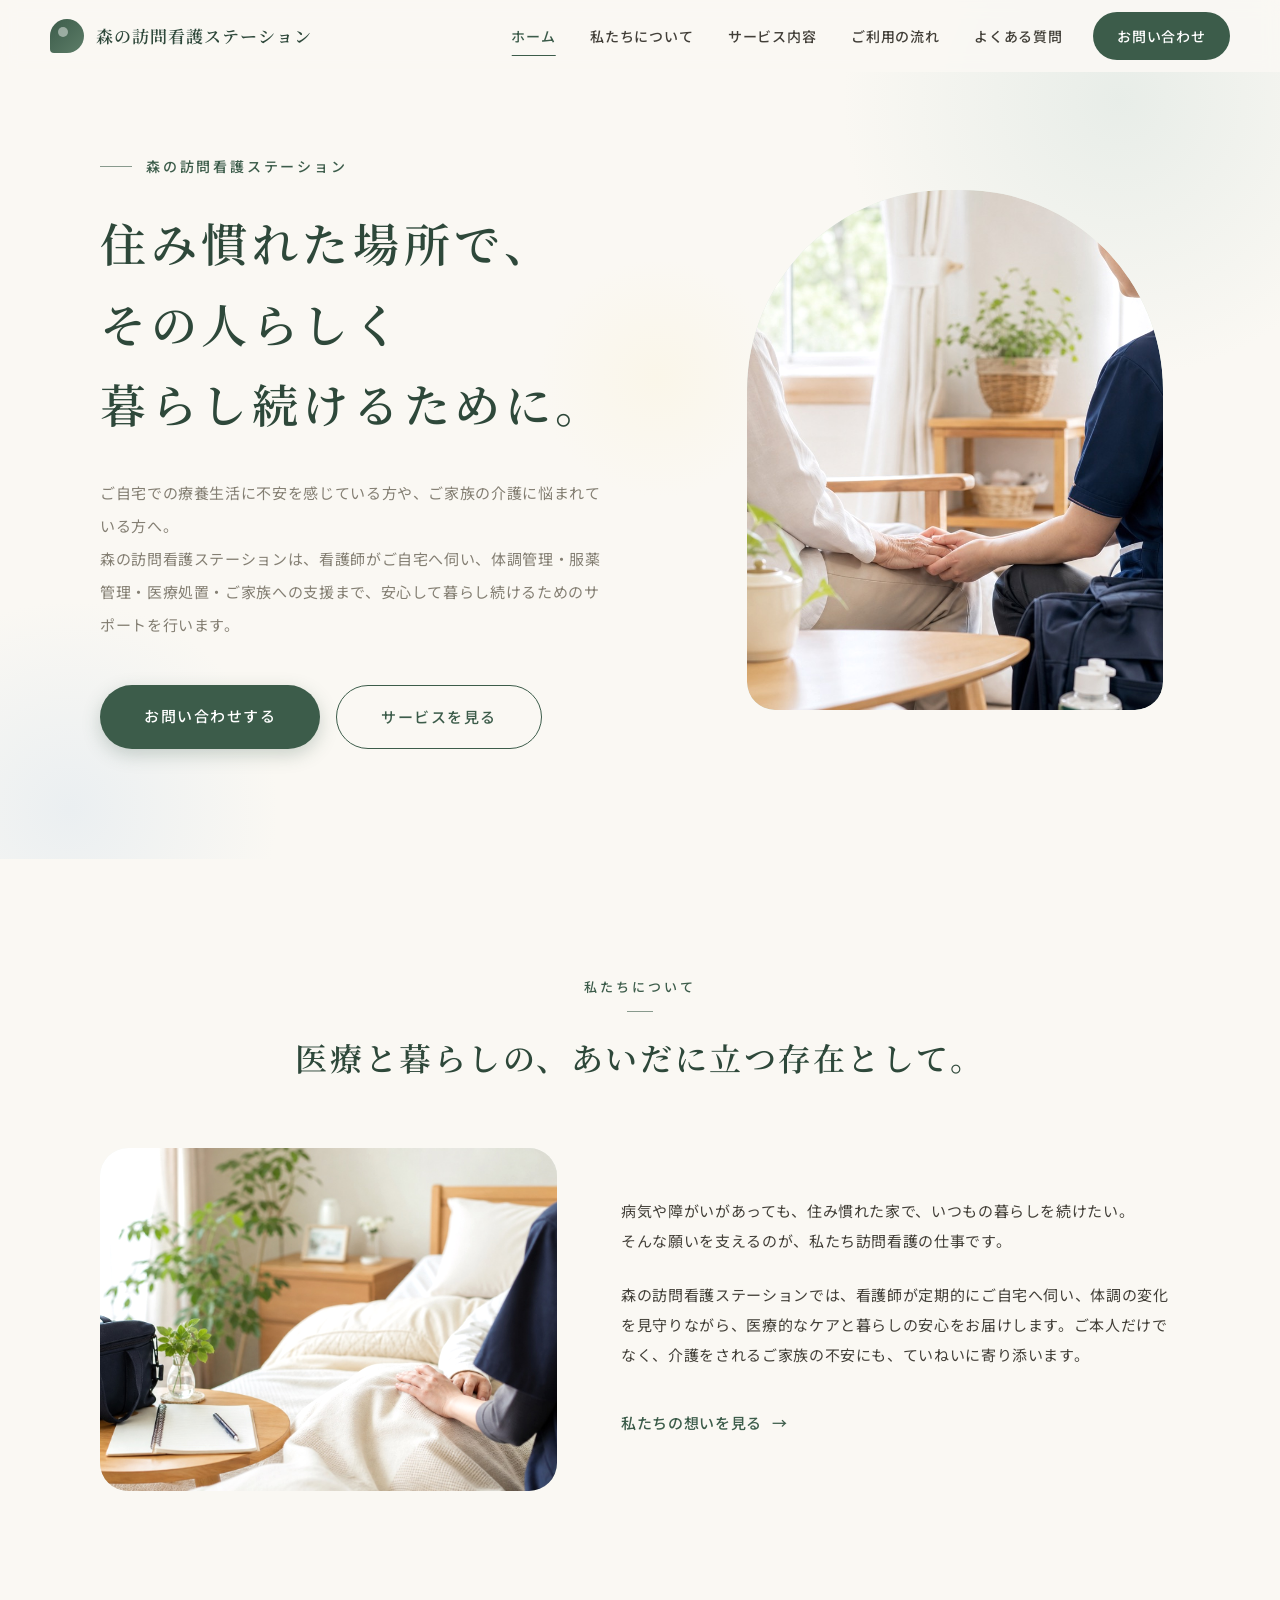
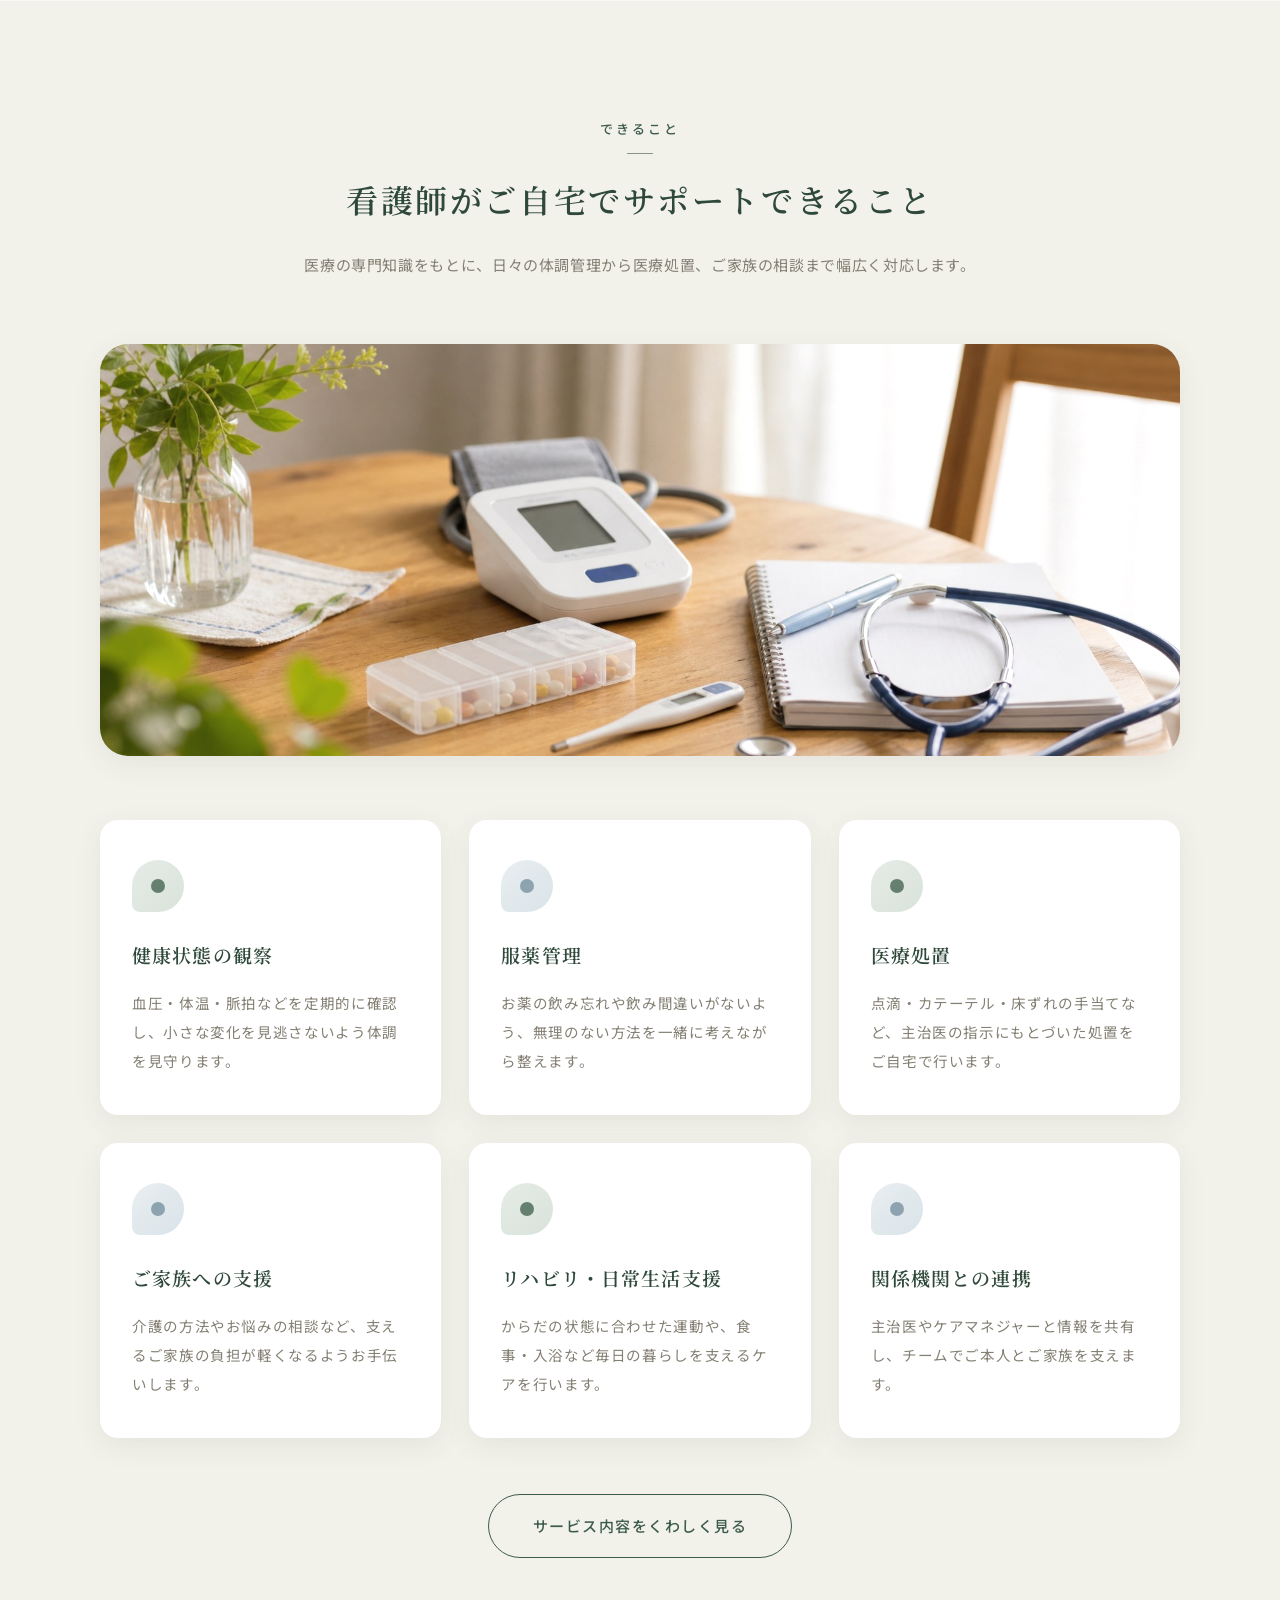
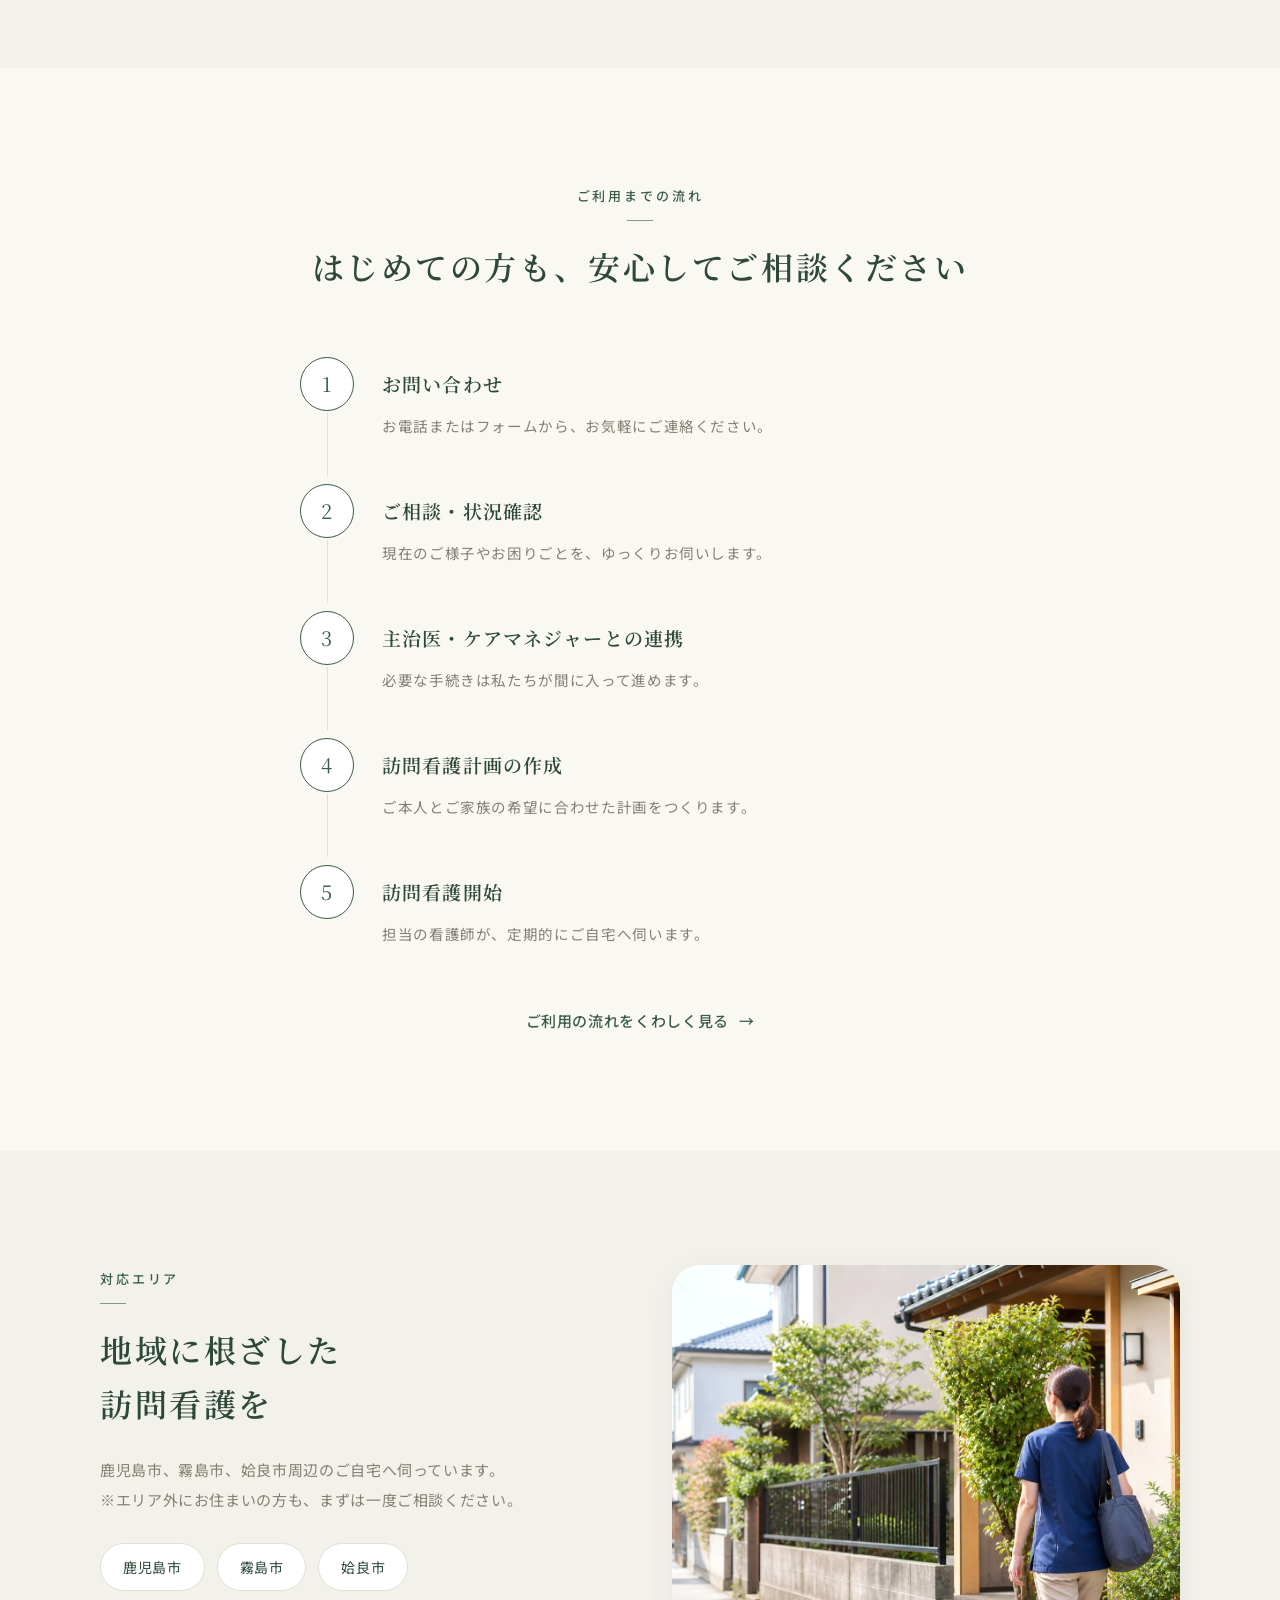
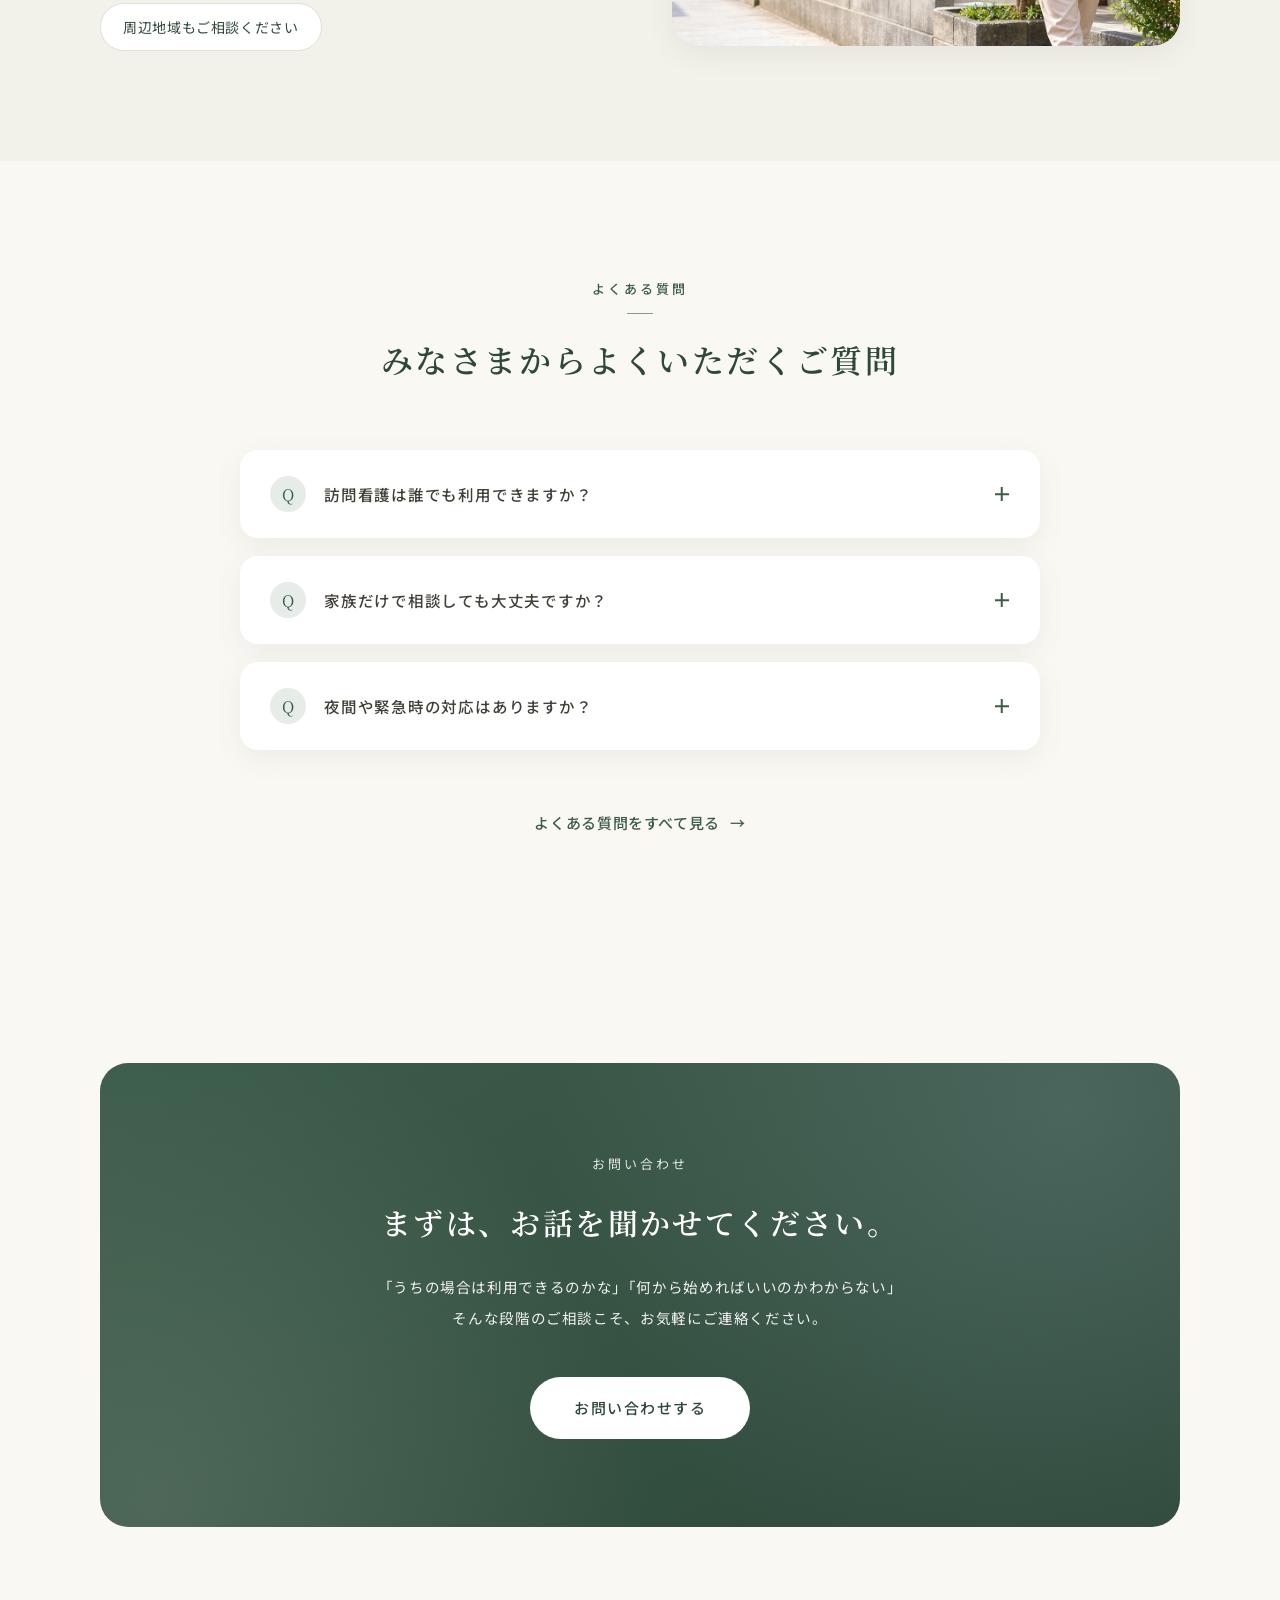
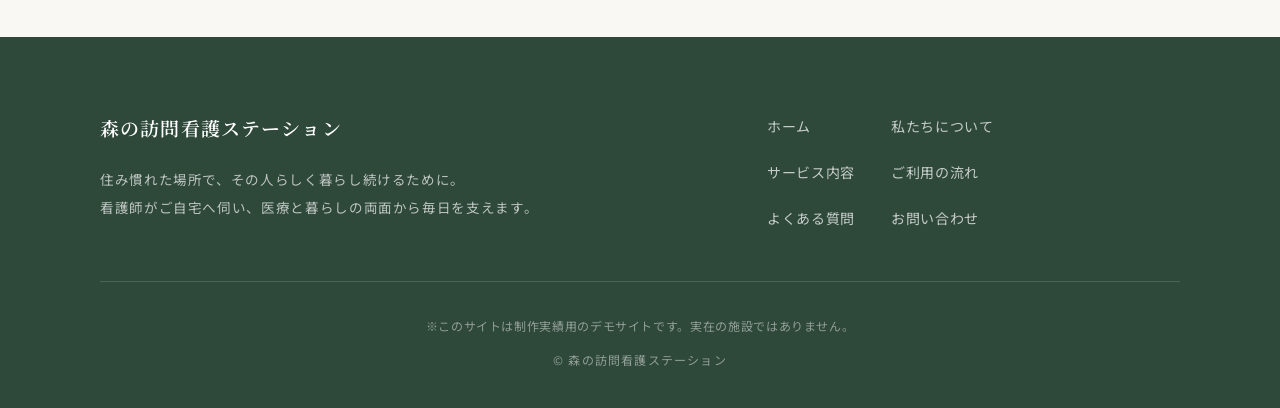
==== commit fcd6c748: "Add final photo visuals for Mori Houmon Kango" ====
--- a/index.html
+++ b/index.html
@@ -58,14 +58,15 @@
             <a href="service.html" class="button button-outline">サービスを見る</a>
           </div>
         </div>
-        <div class="hero-visual" aria-hidden="true">
-          <div class="hero-visual-inner">
+        <div class="hero-visual">
+          <div class="hero-visual-inner" aria-hidden="true">
             <span class="leaf leaf-1"></span>
             <span class="leaf leaf-2"></span>
             <span class="leaf leaf-3"></span>
             <span class="light-spot light-spot-1"></span>
             <span class="light-spot light-spot-2"></span>
           </div>
+          <img src="assets/images/hero-home.jpg" alt="訪問看護師が利用者の暮らしに寄り添う様子" class="image-soft hero-photo">
         </div>
       </div>
     </section>
@@ -78,9 +79,10 @@
           <h2 class="section-title">医療と暮らしの、<br class="sp-only">あいだに立つ存在として。</h2>
         </div>
         <div class="about-grid">
-          <div class="about-visual image-placeholder fade-in" aria-hidden="true">
-            <span class="placeholder-shape placeholder-shape-circle"></span>
-            <span class="placeholder-shape placeholder-shape-arc"></span>
+          <div class="about-visual image-placeholder fade-in">
+            <span class="placeholder-shape placeholder-shape-circle" aria-hidden="true"></span>
+            <span class="placeholder-shape placeholder-shape-arc" aria-hidden="true"></span>
+            <img src="assets/images/home-about.jpg" alt="自宅で安心して療養するためのサポート" class="image-soft" loading="lazy">
           </div>
           <div class="about-text fade-in">
             <p>
@@ -103,6 +105,9 @@
           <p class="section-label">できること</p>
           <h2 class="section-title">看護師がご自宅で<br class="sp-only">サポートできること</h2>
           <p class="section-lead">医療の専門知識をもとに、日々の体調管理から医療処置、ご家族の相談まで幅広く対応します。</p>
+        </div>
+        <div class="photo-frame section-photo fade-in">
+          <img src="assets/images/home-service.jpg" alt="在宅ケアで使う血圧計や薬ケースのやさしい配置" class="image-soft" loading="lazy">
         </div>
         <div class="card-grid card-grid-3">
           <article class="card fade-in">
@@ -210,9 +215,8 @@
               <li>周辺地域もご相談ください</li>
             </ul>
           </div>
-          <div class="area-visual image-placeholder fade-in" aria-hidden="true">
-            <span class="placeholder-shape placeholder-shape-hill"></span>
-            <span class="placeholder-shape placeholder-shape-sun"></span>
+          <div class="photo-frame area-visual fade-in">
+            <img src="assets/images/index-area.jpg" alt="住宅街のご自宅へ向かう訪問看護師の後ろ姿" class="image-soft" loading="lazy">
           </div>
         </div>
       </div>
--- a/style.css
+++ b/style.css
@@ -46,6 +46,7 @@
 
 html {
   scroll-behavior: smooth;
+  overflow-x: hidden;
 }
 
 body {
@@ -56,6 +57,7 @@
   color: var(--color-text);
   background-color: var(--color-bg);
   -webkit-font-smoothing: antialiased;
+  overflow-x: hidden;
 }
 
 img {
@@ -168,6 +170,7 @@
 ---------------------------------------------------------- */
 .button {
   display: inline-block;
+  max-width: 100%;
   padding: 16px 44px;
   border-radius: 999px;
   font-size: 15px;
@@ -823,12 +826,6 @@
   aspect-ratio: 4 / 3;
 }
 
-.about-feature-visual {
-  aspect-ratio: 16 / 7;
-  margin: 80px 0;
-  min-height: 220px;
-}
-
 .placeholder-shape {
   position: absolute;
 }
@@ -878,6 +875,90 @@
   right: 18%;
   border-radius: 50%;
   background: radial-gradient(circle, rgba(255, 250, 232, 0.95) 20%, rgba(244, 236, 210, 0.6) 60%, rgba(244, 236, 210, 0) 100%);
+}
+
+/* ----------------------------------------------------------
+   写真エリア（assets/images/ の写真を差し替えて使用）
+   - 画像が未読み込みでも、枠のグラデーションが表示されて崩れない
+---------------------------------------------------------- */
+.photo-frame {
+  position: relative;
+  border-radius: var(--radius-l);
+  overflow: hidden;
+  background: linear-gradient(160deg, #edf1ec 0%, #e2e9e3 55%, #d6e0d8 100%);
+  box-shadow: var(--shadow-card);
+}
+
+.image-soft {
+  position: absolute;
+  inset: 0;
+  width: 100%;
+  height: 100%;
+  object-fit: cover;
+  filter: brightness(1.04) saturate(0.96);
+}
+
+/* 読み込み失敗時はJSでこのクラスを付け、プレースホルダーに戻す */
+.image-soft.is-hidden {
+  display: none;
+}
+
+.photo-card {
+  aspect-ratio: 4 / 3;
+}
+
+.section-photo {
+  aspect-ratio: 21 / 8;
+  min-height: 200px;
+  margin-bottom: 64px;
+}
+
+.hero-photo {
+  border-radius: inherit;
+  z-index: 1;
+}
+
+.image-grid {
+  display: grid;
+  grid-template-columns: repeat(2, 1fr);
+  gap: 28px;
+}
+
+.about-photo-grid {
+  margin: 80px 0;
+}
+
+.faq-visual {
+  aspect-ratio: 21 / 6;
+  min-height: 140px;
+  margin-bottom: 56px;
+}
+
+.faq-visual.image-placeholder {
+  min-height: 140px;
+}
+
+@media (max-width: 767px) {
+  .image-grid {
+    grid-template-columns: 1fr;
+    gap: 20px;
+  }
+
+  .section-photo {
+    aspect-ratio: 16 / 10;
+    min-height: 0;
+    margin-bottom: 44px;
+  }
+
+  .about-photo-grid {
+    margin: 56px 0;
+  }
+
+  .faq-visual {
+    aspect-ratio: 16 / 7;
+    min-height: 110px;
+    margin-bottom: 40px;
+  }
 }
 
 /* ----------------------------------------------------------
@@ -1554,6 +1635,44 @@
     font-size: 15px;
   }
 
+  h1,
+  h2,
+  h3,
+  p,
+  a,
+  button,
+  input,
+  textarea {
+    overflow-wrap: anywhere;
+  }
+
+  .container,
+  .container-narrow,
+  .hero-inner {
+    width: min(90%, 1080px);
+  }
+
+  .hero-inner > *,
+  .hero-station,
+  .hero-lead,
+  .flow-body,
+  .area-text {
+    min-width: 0;
+  }
+
+  .hero-station {
+    flex-wrap: wrap;
+    gap: 10px 12px;
+  }
+
+  .hero-lead {
+    max-width: 100%;
+  }
+
+  .button {
+    padding-inline: 28px;
+  }
+
   .section {
     padding: 76px 0;
   }
@@ -1576,11 +1695,6 @@
 
   .page-hero {
     padding: calc(var(--header-height) + 52px) 0 56px;
-  }
-
-  .about-feature-visual {
-    aspect-ratio: 4 / 3;
-    margin: 56px 0;
   }
 
   .flow-item {
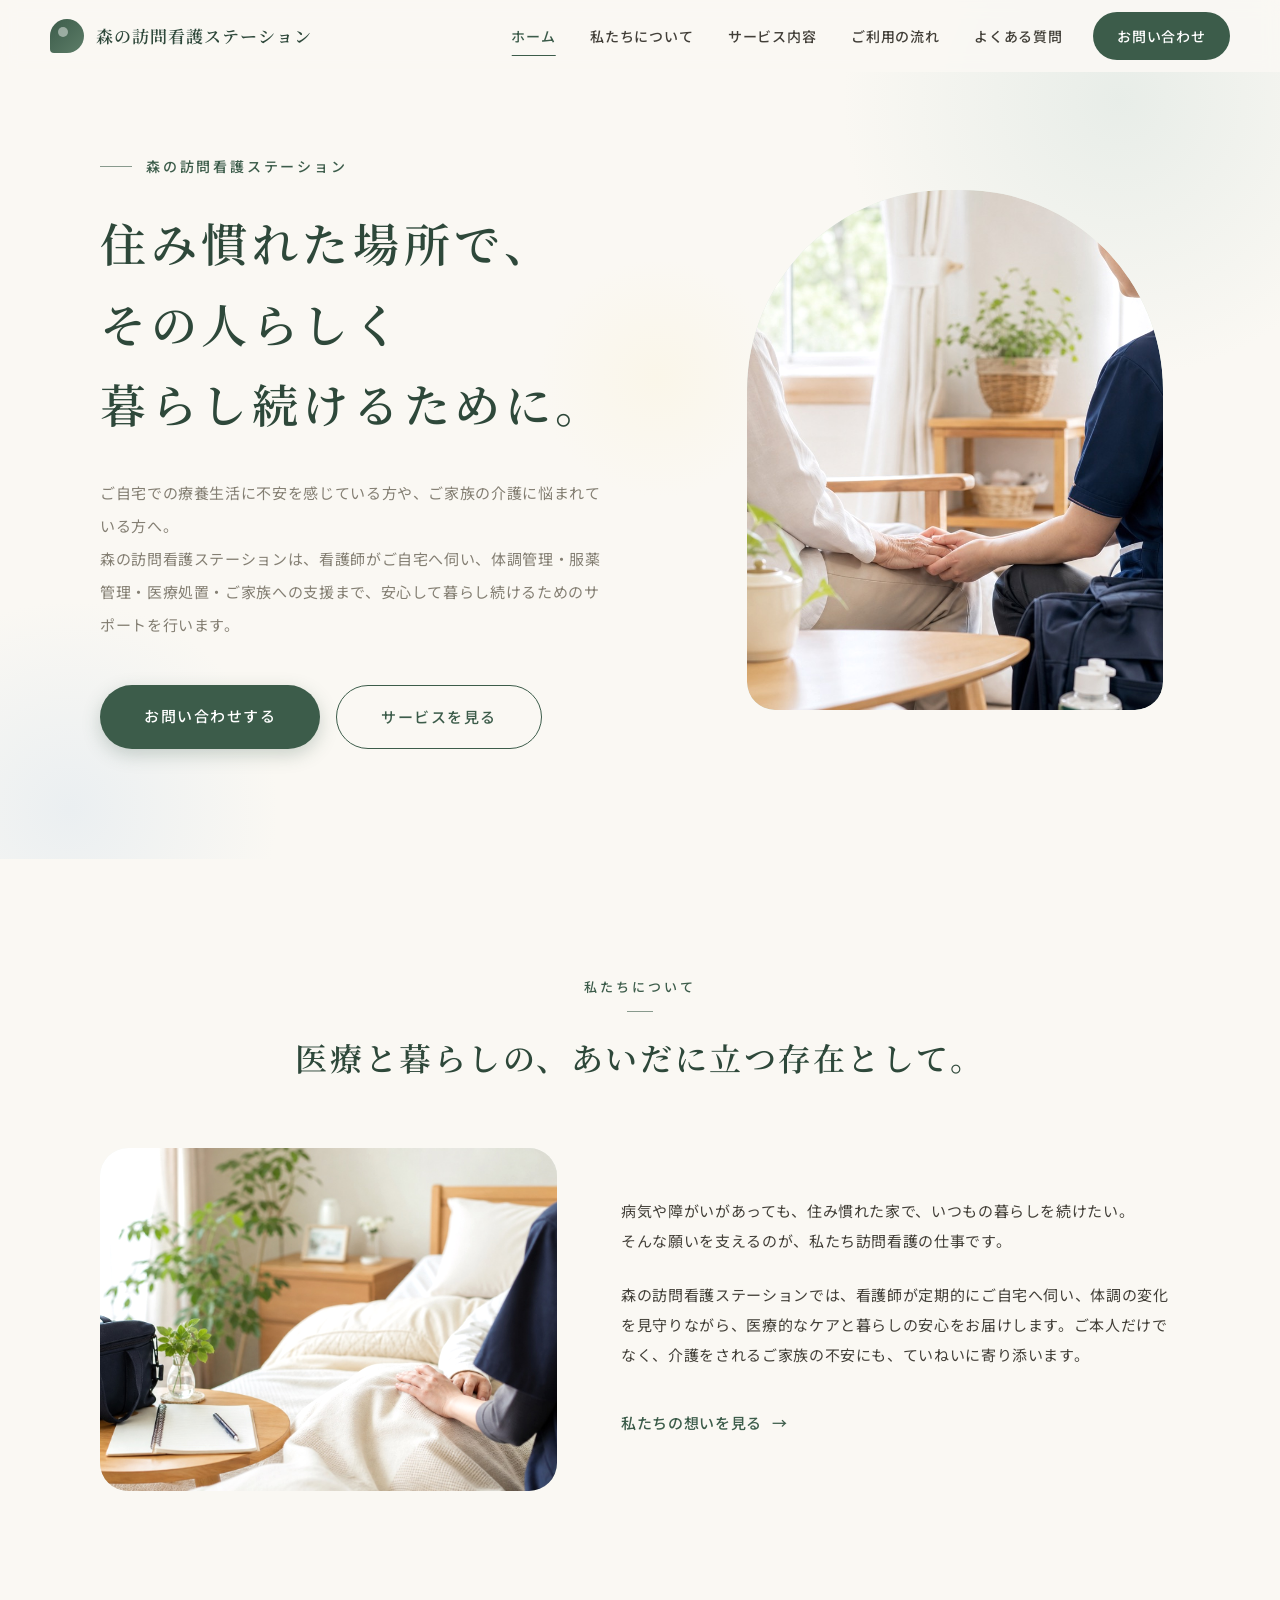
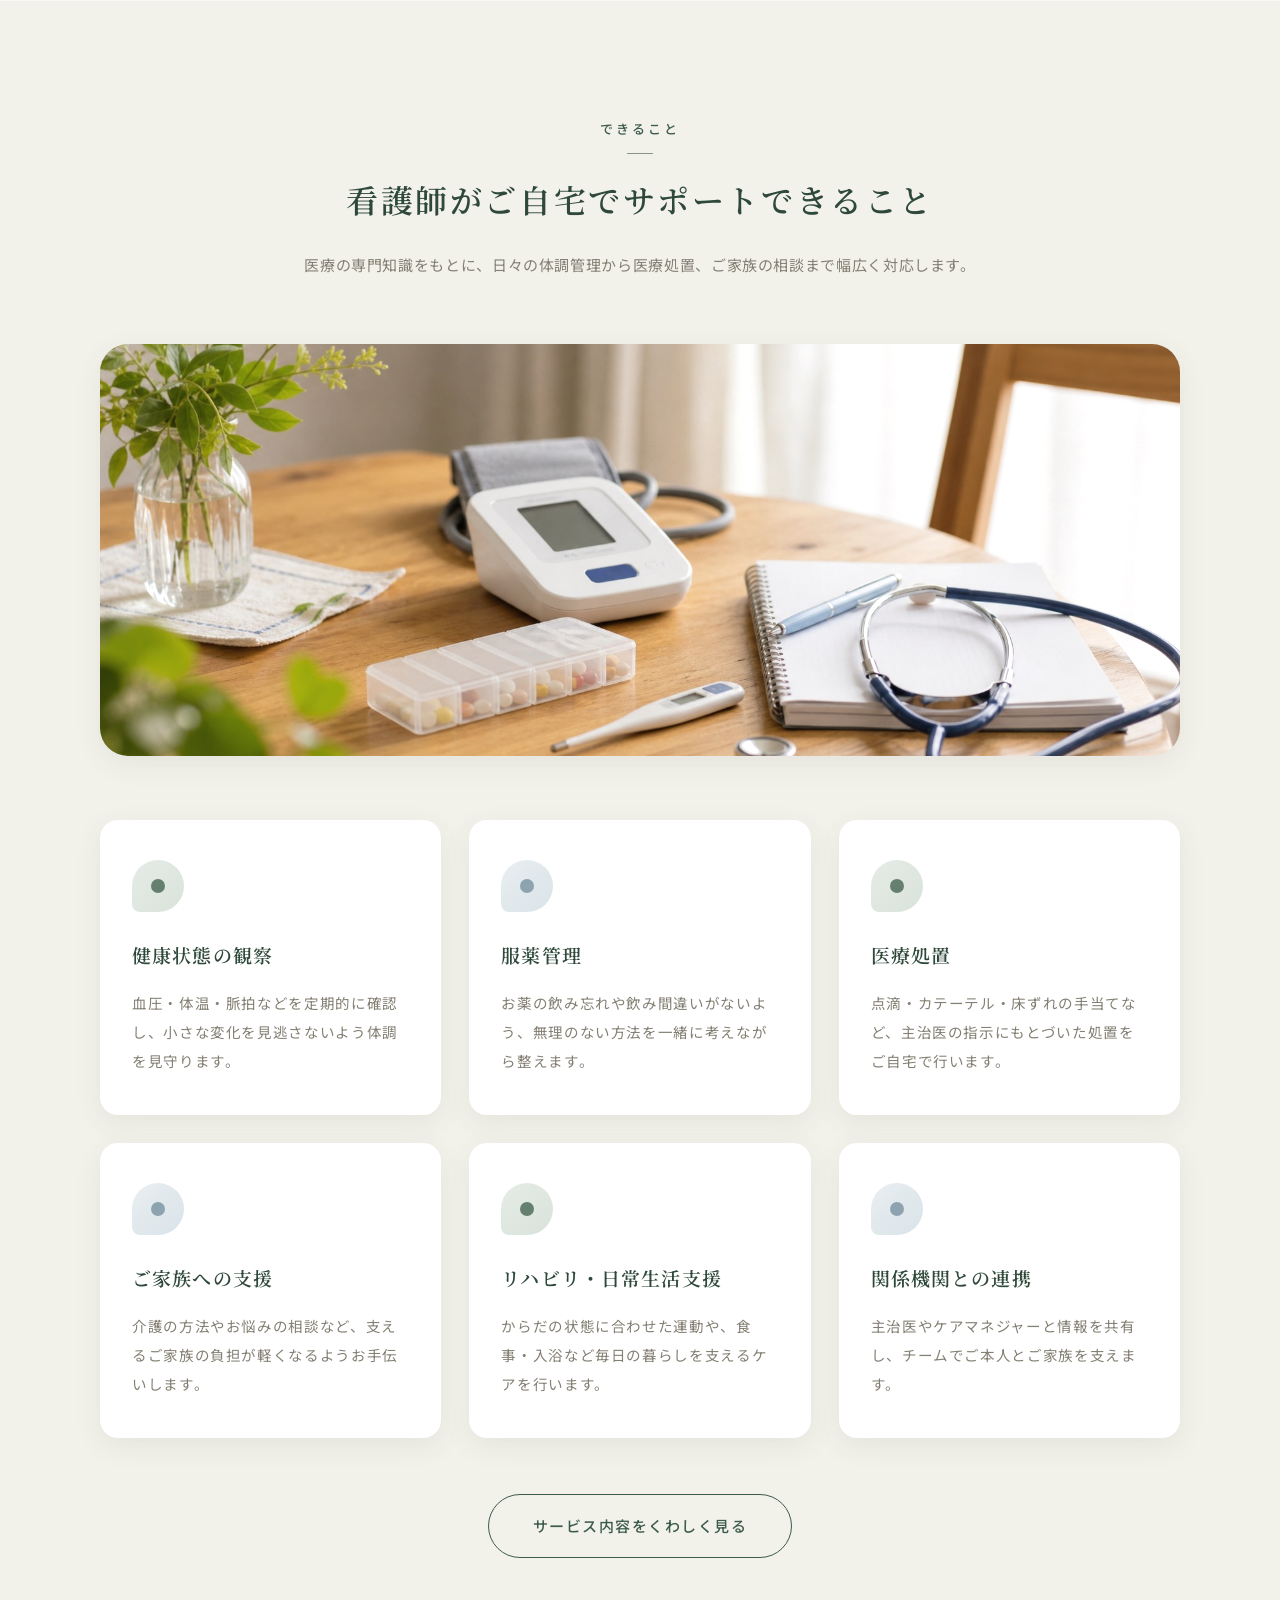
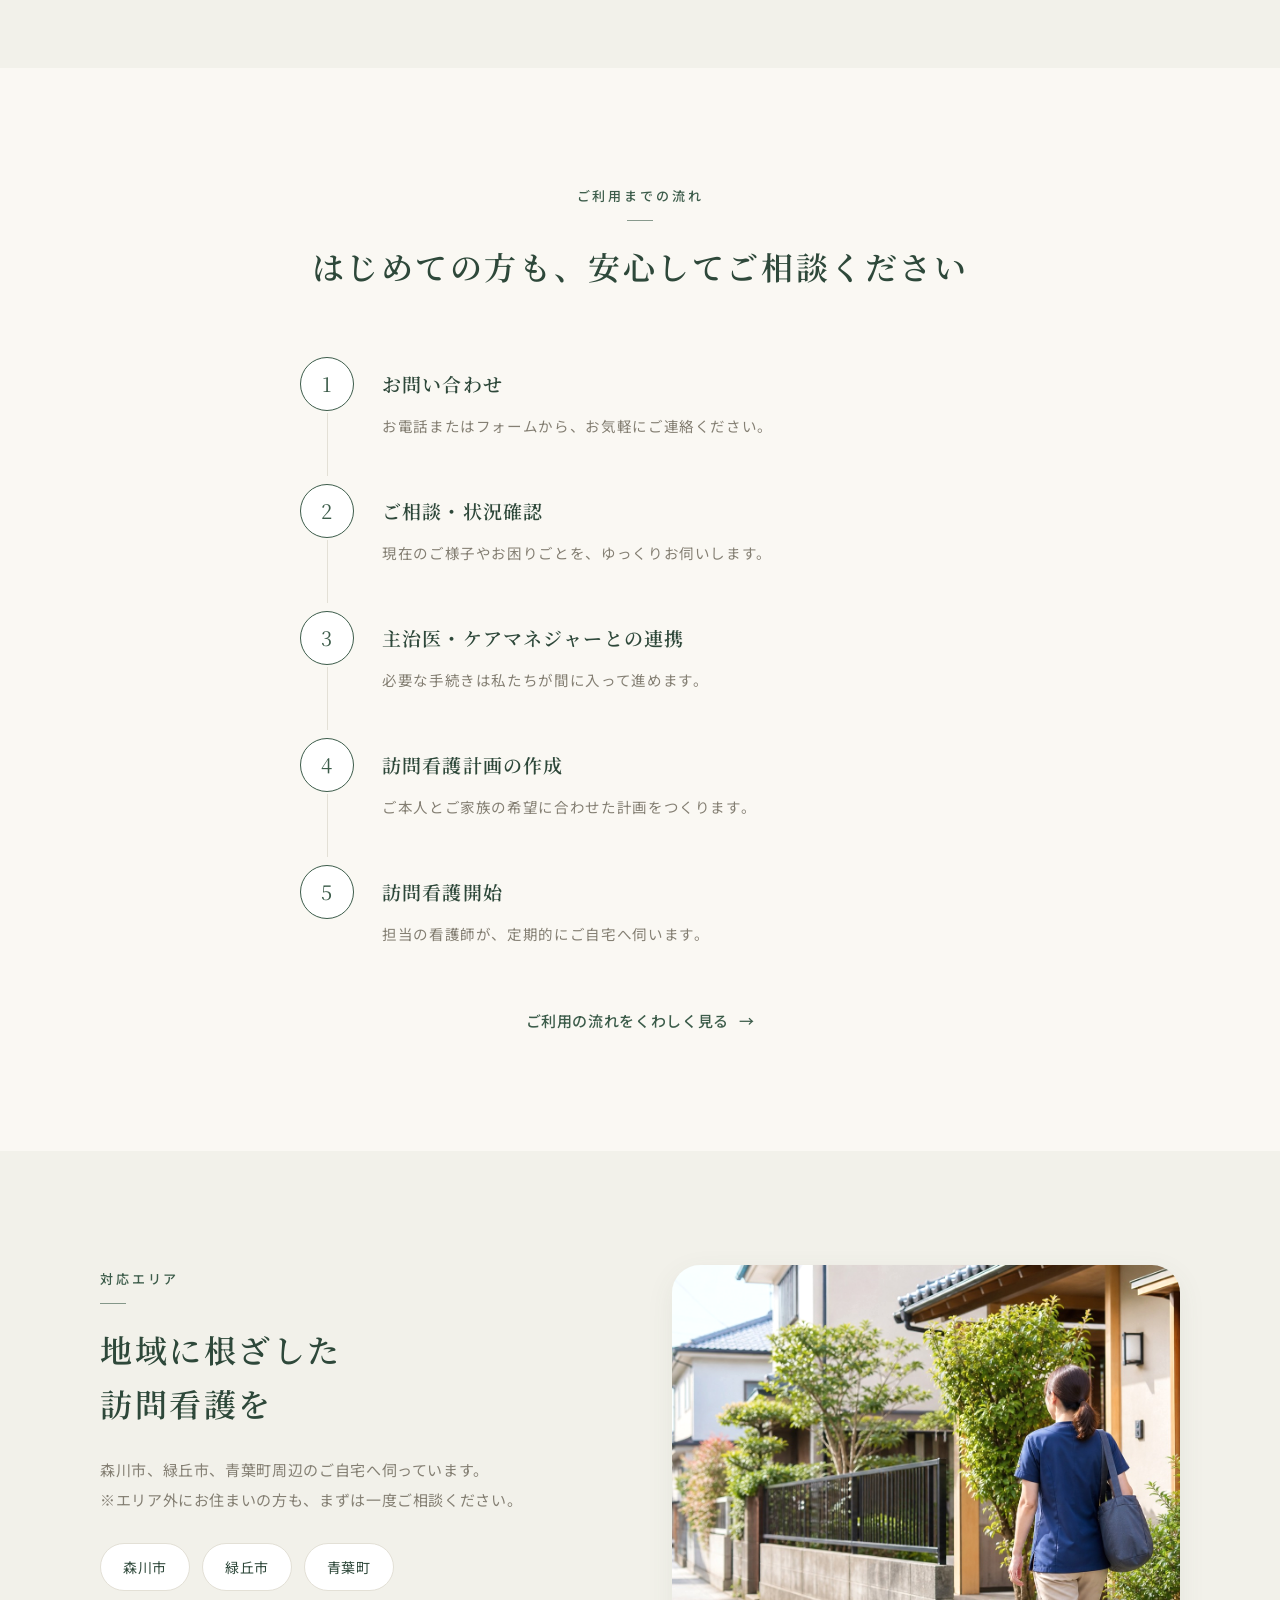
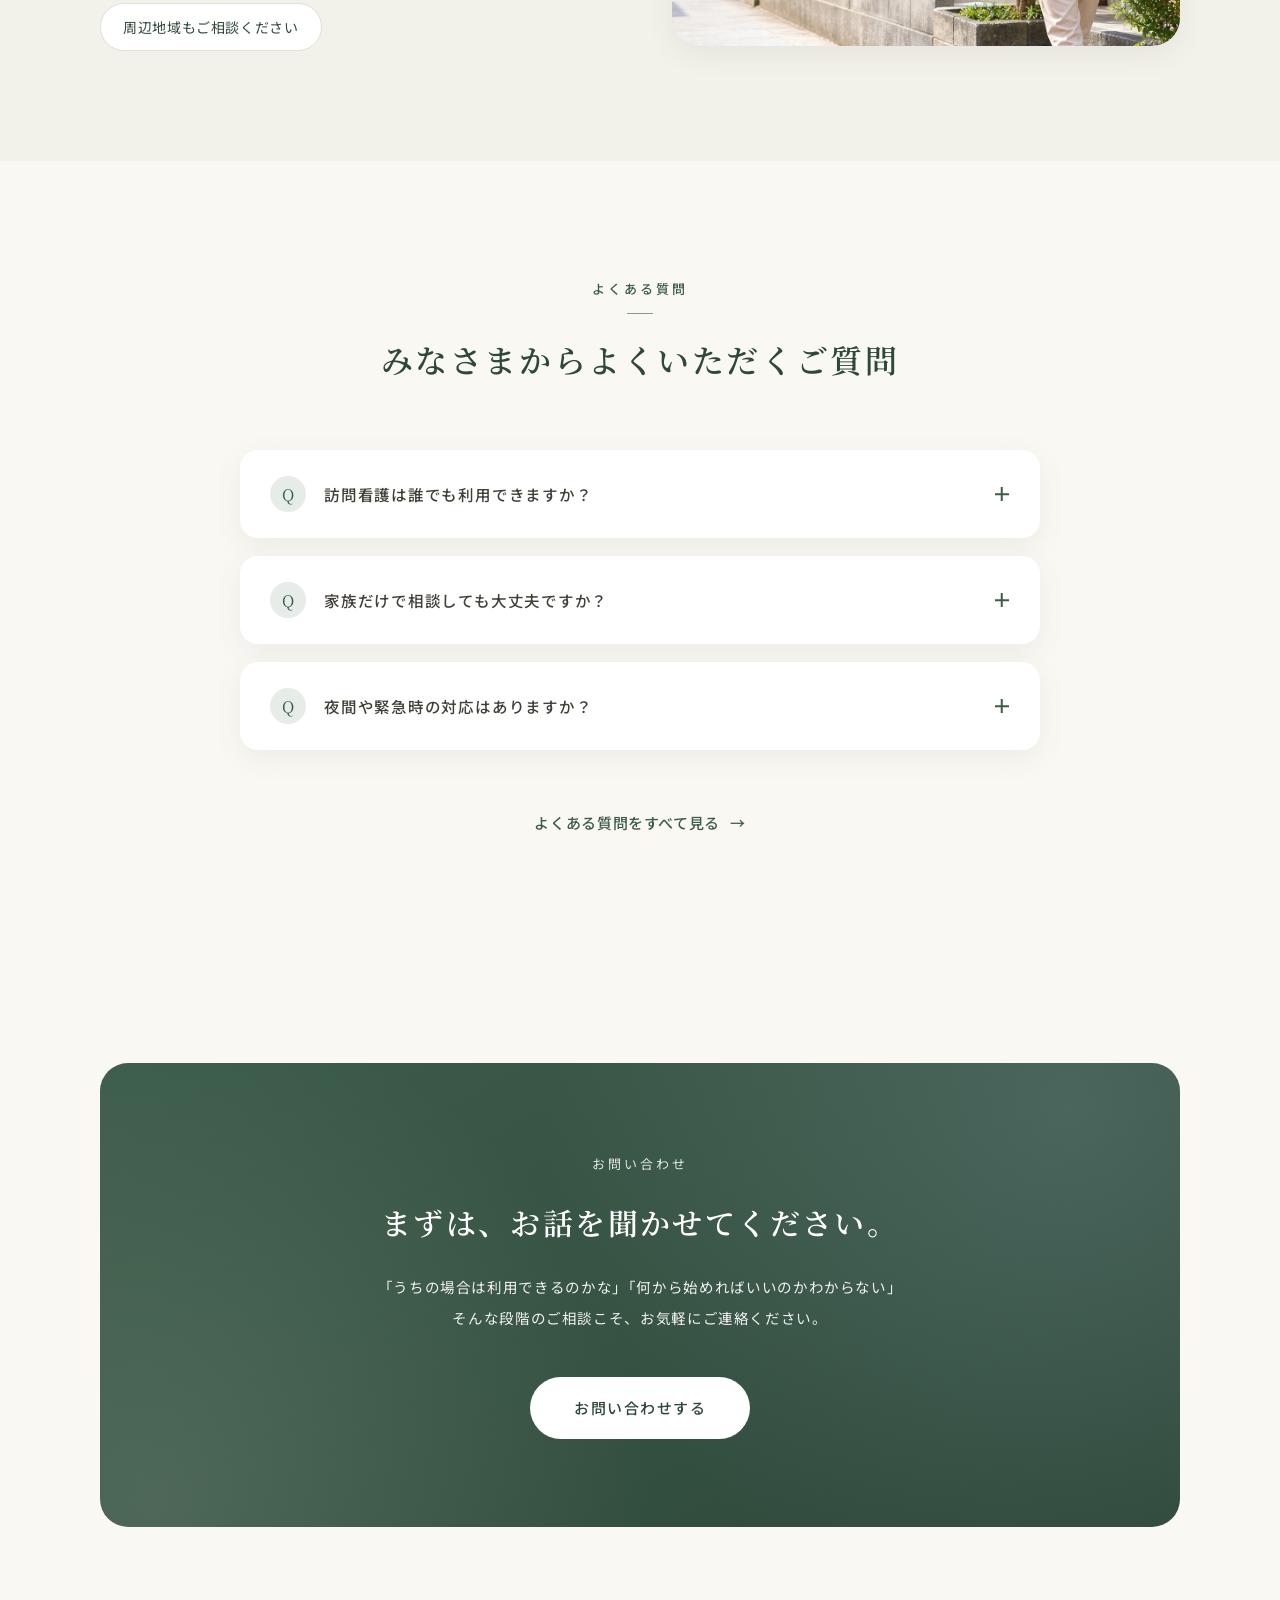
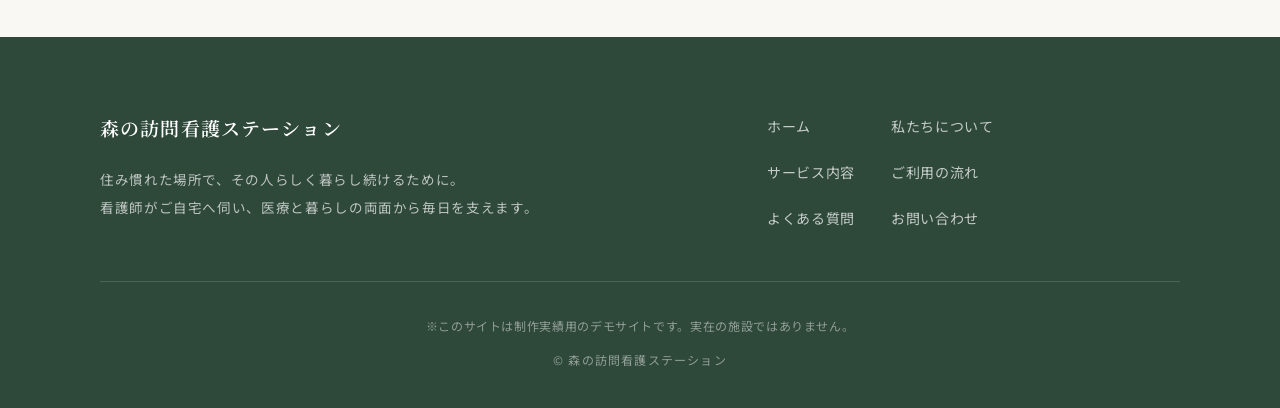
==== commit 946f6d15: "Update service area to fictional locations" ====
--- a/index.html
+++ b/index.html
@@ -205,13 +205,13 @@
             <p class="section-label">対応エリア</p>
             <h2 class="section-title">地域に根ざした<br>訪問看護を</h2>
             <p class="area-lead">
-              鹿児島市、霧島市、姶良市周辺のご自宅へ伺っています。<br>
+              森川市、緑丘市、青葉町周辺のご自宅へ伺っています。<br>
               ※エリア外にお住まいの方も、まずは一度ご相談ください。
             </p>
             <ul class="area-tags">
-              <li>鹿児島市</li>
-              <li>霧島市</li>
-              <li>姶良市</li>
+              <li>森川市</li>
+              <li>緑丘市</li>
+              <li>青葉町</li>
               <li>周辺地域もご相談ください</li>
             </ul>
           </div>
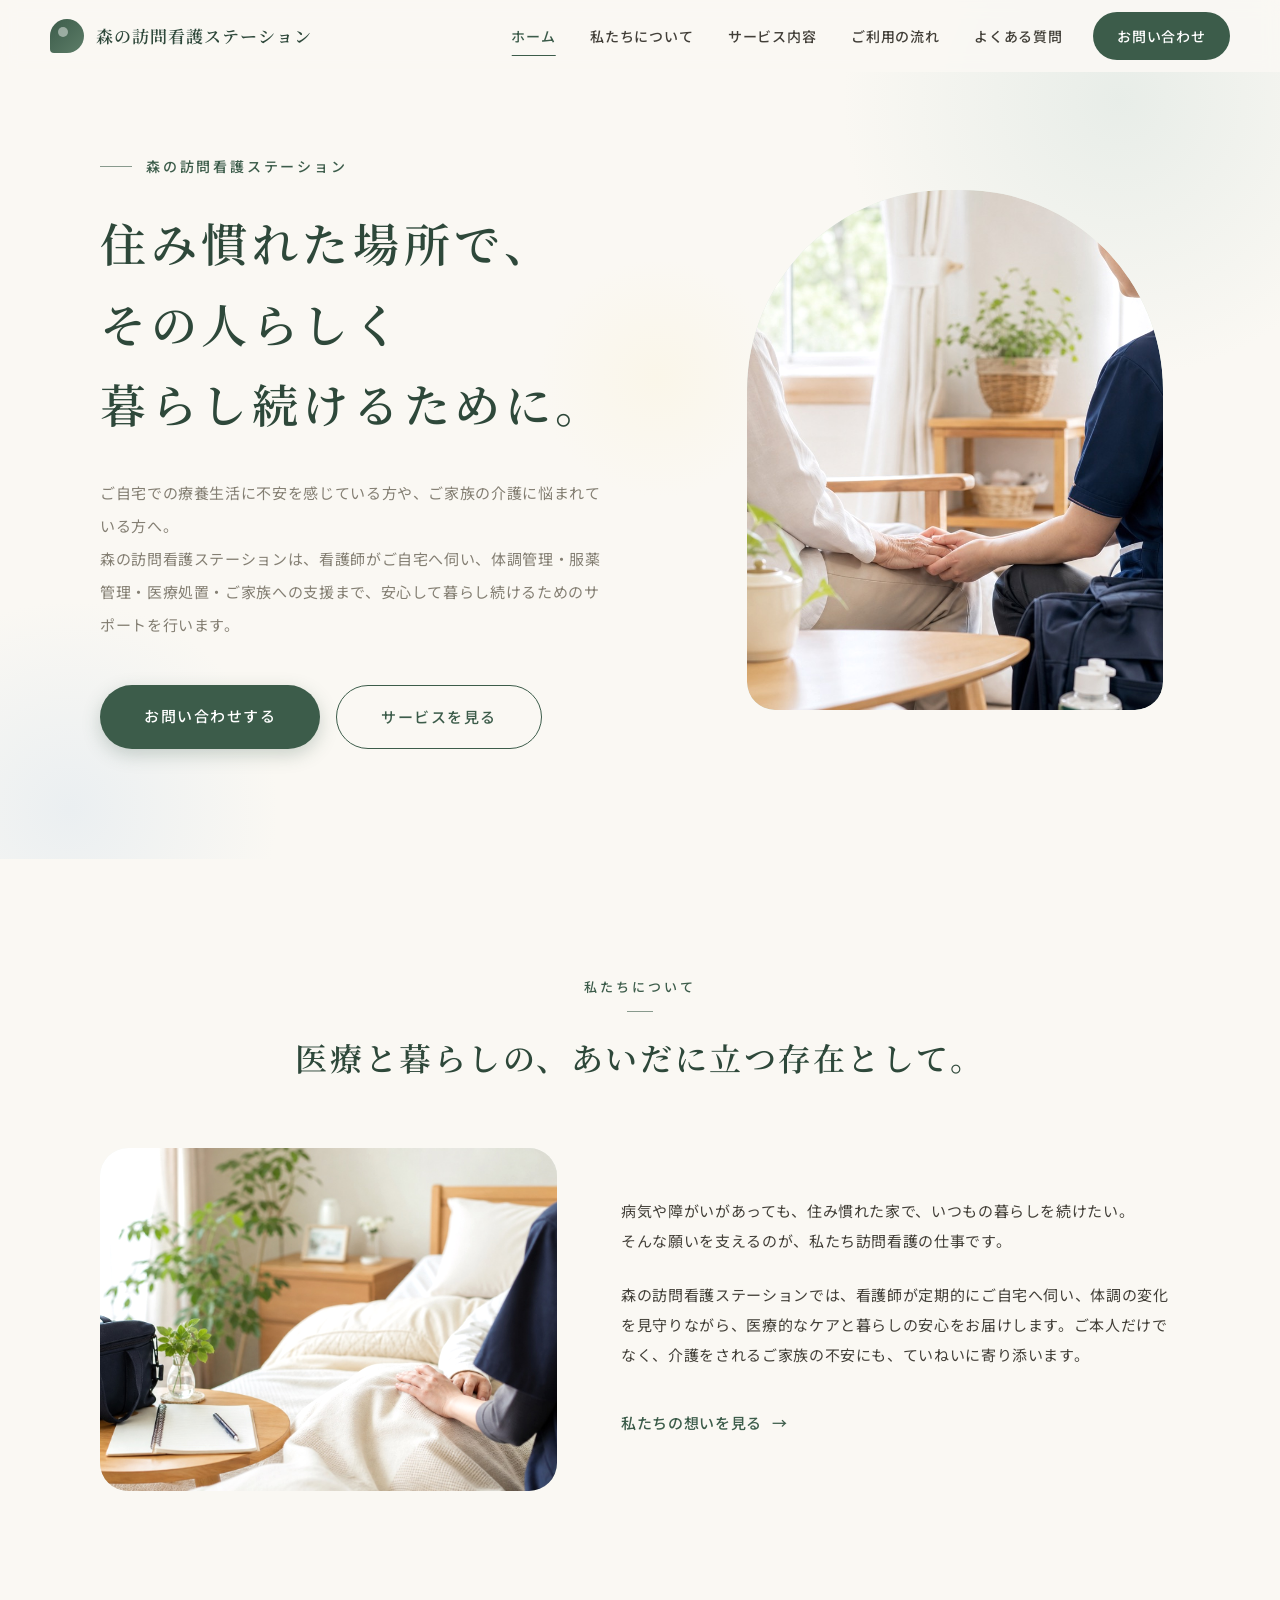
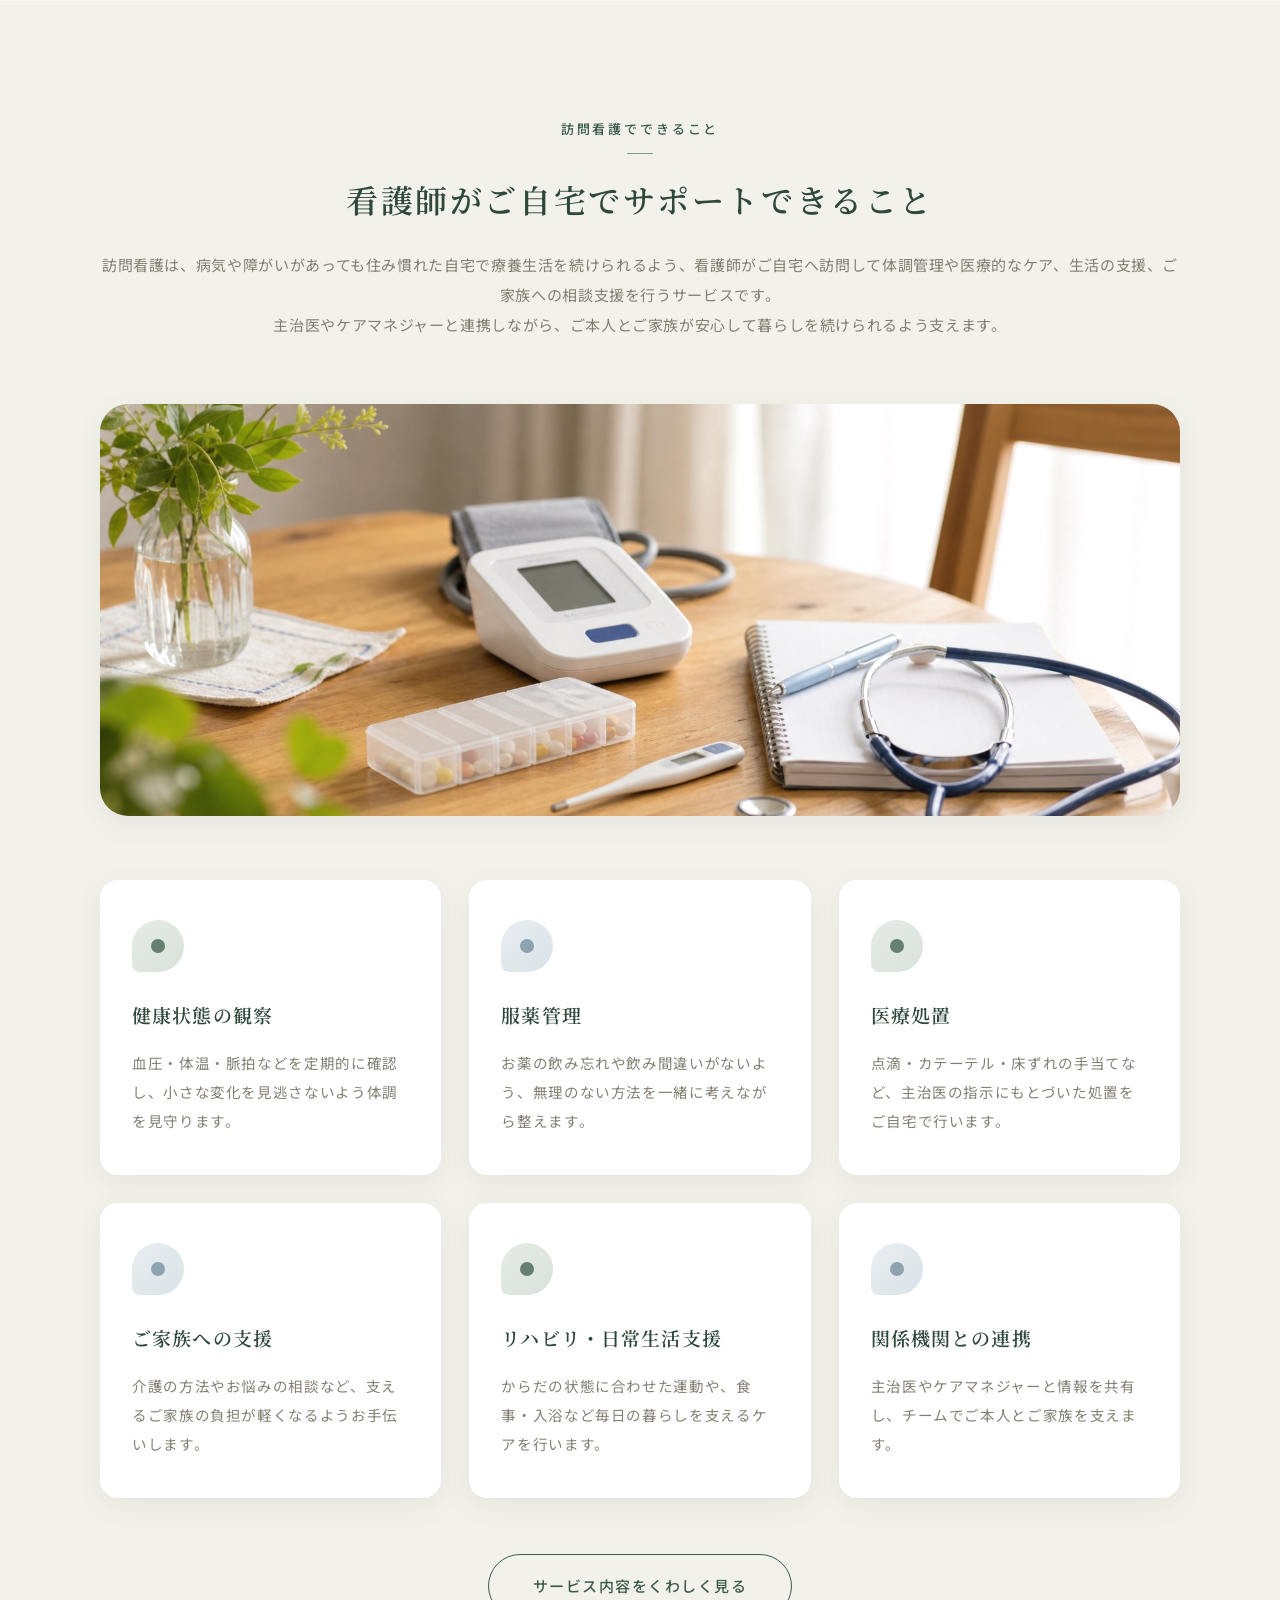
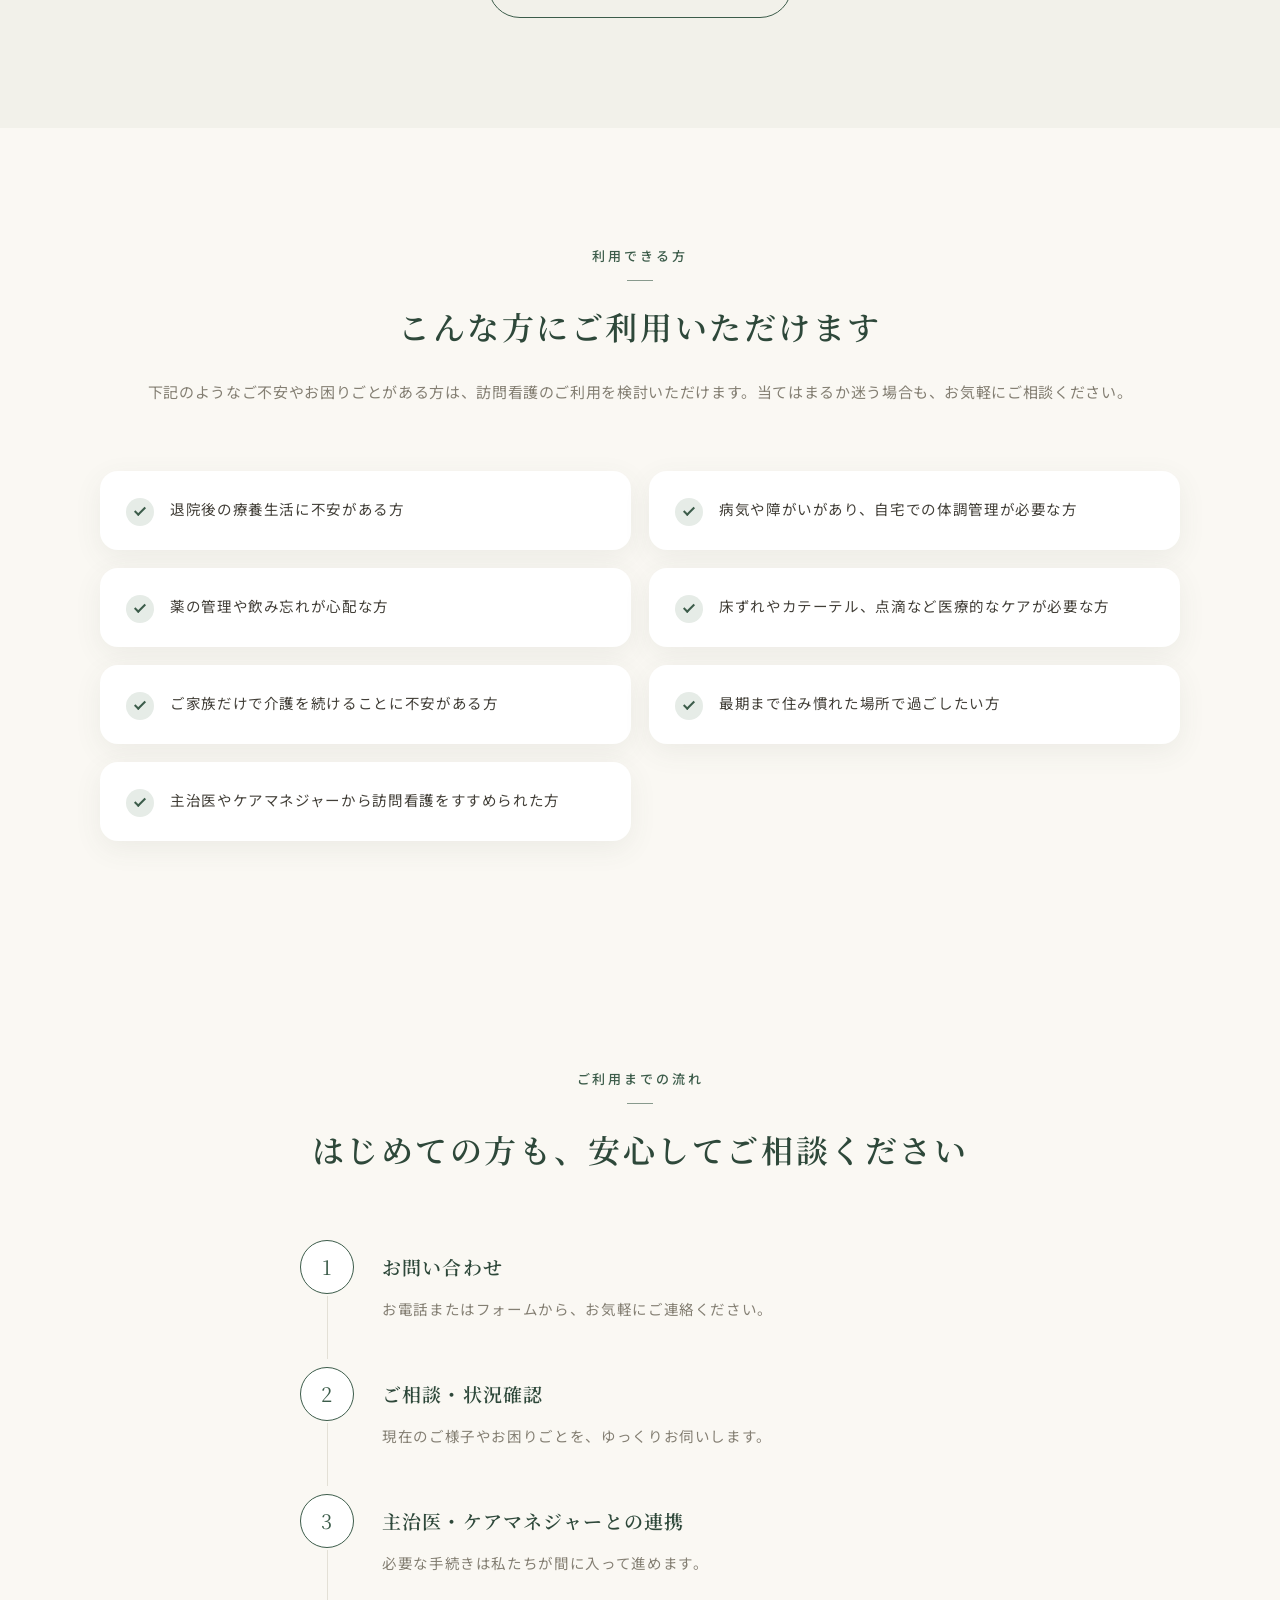
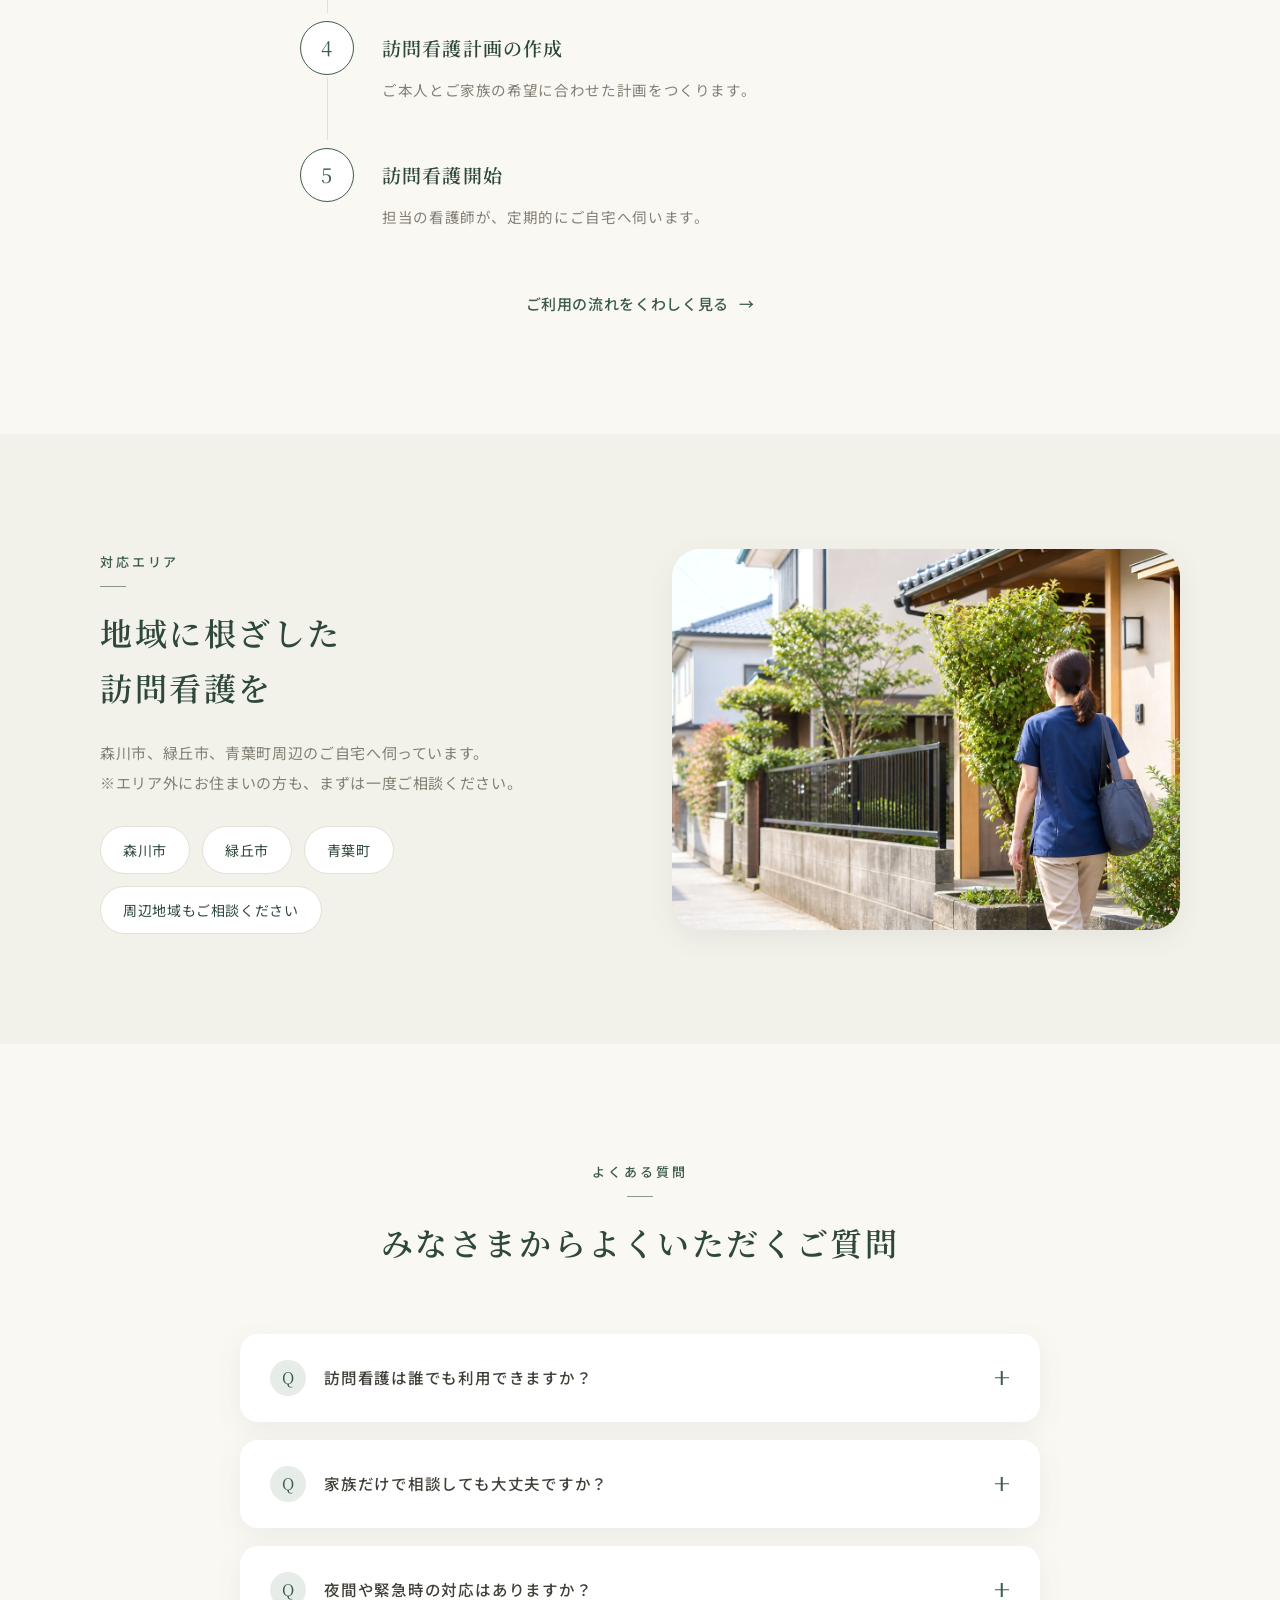
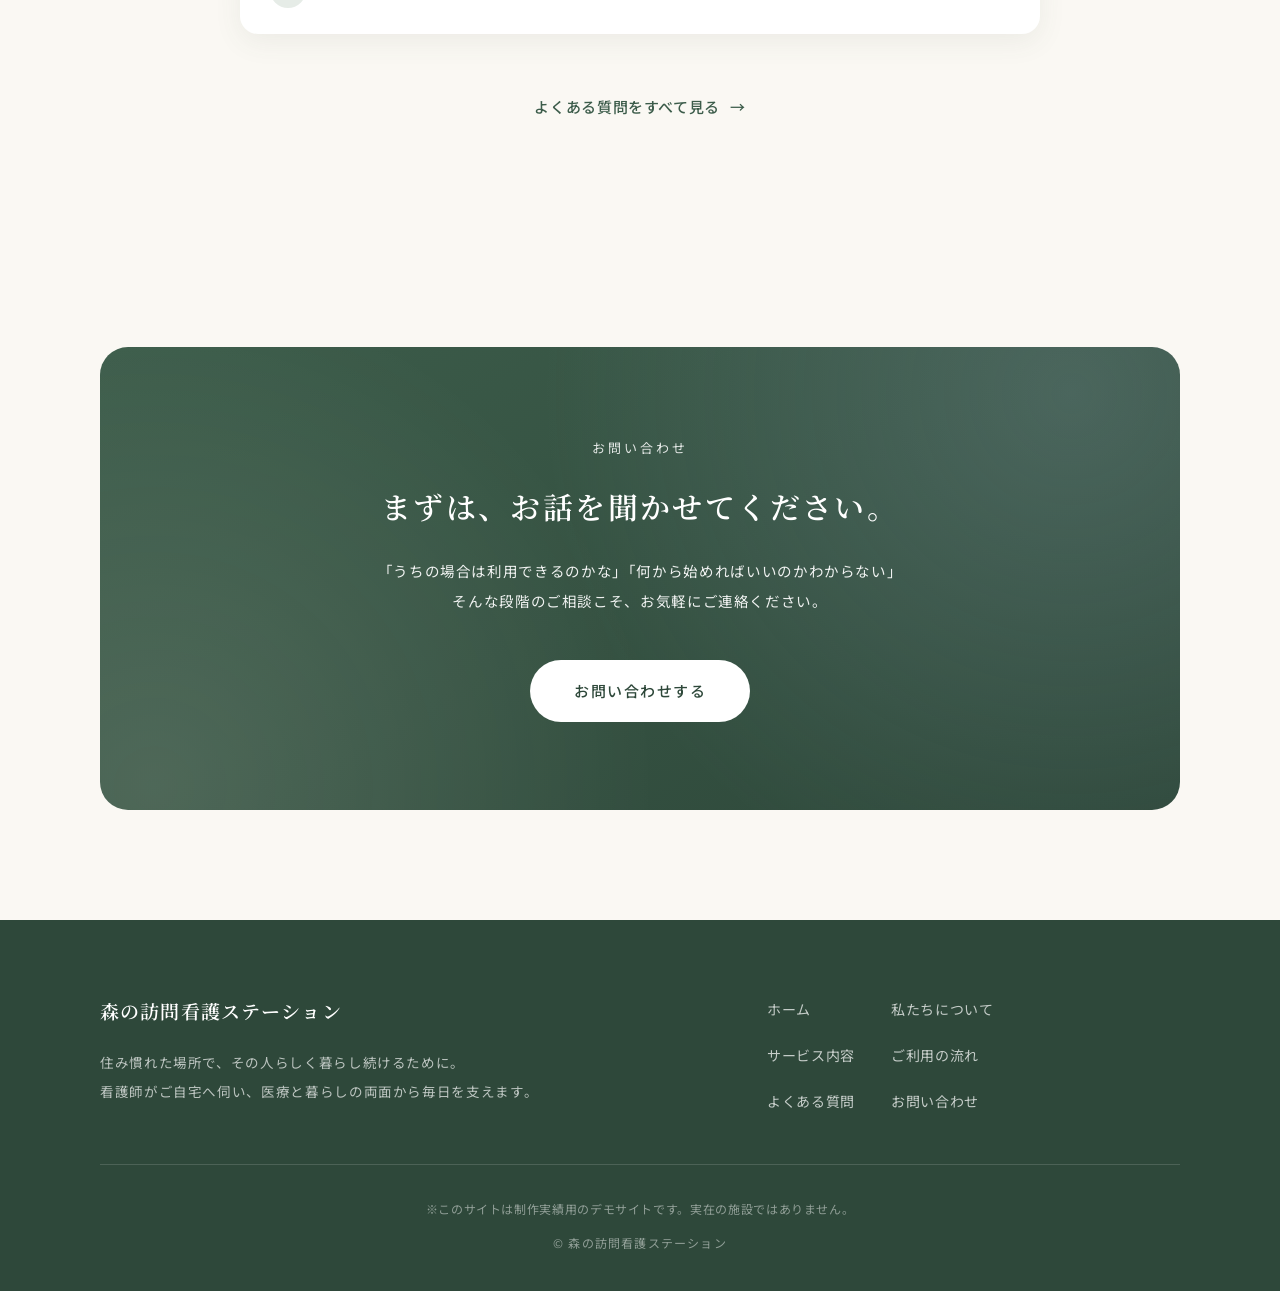
==== commit 1d2f5b47: "Expand home nursing site content" ====
--- a/index.html
+++ b/index.html
@@ -102,9 +102,12 @@
     <section class="section section-tinted">
       <div class="container">
         <div class="section-heading fade-in">
-          <p class="section-label">できること</p>
+          <p class="section-label">訪問看護でできること</p>
           <h2 class="section-title">看護師がご自宅で<br class="sp-only">サポートできること</h2>
-          <p class="section-lead">医療の専門知識をもとに、日々の体調管理から医療処置、ご家族の相談まで幅広く対応します。</p>
+          <p class="section-lead">
+            訪問看護は、病気や障がいがあっても住み慣れた自宅で療養生活を続けられるよう、看護師がご自宅へ訪問して体調管理や医療的なケア、生活の支援、ご家族への相談支援を行うサービスです。<br class="pc-only">
+            主治医やケアマネジャーと連携しながら、ご本人とご家族が安心して暮らしを続けられるよう支えます。
+          </p>
         </div>
         <div class="photo-frame section-photo fade-in">
           <img src="assets/images/home-service.jpg" alt="在宅ケアで使う血圧計や薬ケースのやさしい配置" class="image-soft" loading="lazy">
@@ -144,6 +147,47 @@
         <div class="section-more fade-in">
           <a href="service.html" class="button button-outline">サービス内容をくわしく見る</a>
         </div>
+      </div>
+    </section>
+
+    <!-- こんな方にご利用いただけます -->
+    <section class="section">
+      <div class="container">
+        <div class="section-heading fade-in">
+          <p class="section-label">利用できる方</p>
+          <h2 class="section-title">こんな方に<br class="sp-only">ご利用いただけます</h2>
+          <p class="section-lead">下記のようなご不安やお困りごとがある方は、訪問看護のご利用を検討いただけます。当てはまるか迷う場合も、お気軽にご相談ください。</p>
+        </div>
+        <ul class="usecase-list">
+          <li class="usecase-item fade-in">
+            <span class="usecase-check" aria-hidden="true"></span>
+            <p class="usecase-text">退院後の療養生活に不安がある方</p>
+          </li>
+          <li class="usecase-item fade-in">
+            <span class="usecase-check" aria-hidden="true"></span>
+            <p class="usecase-text">病気や障がいがあり、自宅での体調管理が必要な方</p>
+          </li>
+          <li class="usecase-item fade-in">
+            <span class="usecase-check" aria-hidden="true"></span>
+            <p class="usecase-text">薬の管理や飲み忘れが心配な方</p>
+          </li>
+          <li class="usecase-item fade-in">
+            <span class="usecase-check" aria-hidden="true"></span>
+            <p class="usecase-text">床ずれやカテーテル、点滴など医療的なケアが必要な方</p>
+          </li>
+          <li class="usecase-item fade-in">
+            <span class="usecase-check" aria-hidden="true"></span>
+            <p class="usecase-text">ご家族だけで介護を続けることに不安がある方</p>
+          </li>
+          <li class="usecase-item fade-in">
+            <span class="usecase-check" aria-hidden="true"></span>
+            <p class="usecase-text">最期まで住み慣れた場所で過ごしたい方</p>
+          </li>
+          <li class="usecase-item fade-in">
+            <span class="usecase-check" aria-hidden="true"></span>
+            <p class="usecase-text">主治医やケアマネジャーから訪問看護をすすめられた方</p>
+          </li>
+        </ul>
       </div>
     </section>
 
@@ -262,7 +306,7 @@
             </button>
             <div class="faq-answer">
               <div class="faq-answer-inner">
-                <p>24時間の連絡体制を整えており、夜間や休日も看護師に電話でご相談いただけます。状態に応じて緊急訪問にも対応しますので、夜のひとり時間も安心してお過ごしください。</p>
+                <p>状態の変化や急なご不安に備え、夜間・休日のご連絡方法を整えています。対応の内容は、ご契約内容やご本人の状態によって異なります。急な症状や命に関わる状態が疑われる場合は、救急要請や主治医への連絡が必要となることもあります。緊急時の連絡方法は、利用開始時にくわしくご説明します。</p>
               </div>
             </div>
           </div>
--- a/style.css
+++ b/style.css
@@ -1628,6 +1628,203 @@
 }
 
 /* ----------------------------------------------------------
+   導入リード（中央寄せの説明文）
+---------------------------------------------------------- */
+.lead-text {
+  max-width: 760px;
+  margin: 0 auto;
+  text-align: center;
+  font-size: 15px;
+  line-height: 2.2;
+  color: var(--color-text);
+}
+
+.lead-text + .lead-text {
+  margin-top: 22px;
+}
+
+.lead-block {
+  margin-bottom: 56px;
+}
+
+/* ----------------------------------------------------------
+   利用対象（こんな方にご利用いただけます）
+---------------------------------------------------------- */
+.usecase-list {
+  display: grid;
+  grid-template-columns: repeat(2, 1fr);
+  gap: 18px;
+}
+
+.usecase-item {
+  display: flex;
+  align-items: flex-start;
+  gap: 16px;
+  background-color: var(--color-white);
+  border-radius: var(--radius-m);
+  padding: 24px 26px;
+  box-shadow: var(--shadow-card);
+  transition: box-shadow 0.3s ease, transform 0.3s ease;
+}
+
+.usecase-item:hover {
+  box-shadow: var(--shadow-card-hover);
+  transform: translateY(-3px);
+}
+
+.usecase-check {
+  flex-shrink: 0;
+  width: 28px;
+  height: 28px;
+  margin-top: 3px;
+  border-radius: 50%;
+  background-color: var(--color-green-pale);
+  position: relative;
+}
+
+.usecase-check::after {
+  content: "";
+  position: absolute;
+  top: 44%;
+  left: 50%;
+  transform: translate(-50%, -50%) rotate(45deg);
+  width: 6px;
+  height: 11px;
+  border-right: 2px solid var(--color-green);
+  border-bottom: 2px solid var(--color-green);
+}
+
+.usecase-text {
+  font-size: 14.5px;
+  line-height: 1.9;
+  color: var(--color-text);
+}
+
+@media (max-width: 640px) {
+  .usecase-list {
+    grid-template-columns: 1fr;
+    gap: 14px;
+  }
+}
+
+/* ----------------------------------------------------------
+   対応できる医療ケア例（2カラムのチェックリスト）
+---------------------------------------------------------- */
+.care-grid {
+  display: grid;
+  grid-template-columns: repeat(2, 1fr);
+  column-gap: 44px;
+}
+
+@media (max-width: 640px) {
+  .care-grid {
+    grid-template-columns: 1fr;
+    column-gap: 0;
+  }
+}
+
+/* ----------------------------------------------------------
+   理念ページ：大切にしていること（リスト）
+---------------------------------------------------------- */
+.value-list {
+  display: flex;
+  flex-direction: column;
+  gap: 0;
+}
+
+/* ----------------------------------------------------------
+   FAQ：カテゴリ見出し
+---------------------------------------------------------- */
+.faq-category {
+  display: flex;
+  align-items: center;
+  gap: 14px;
+  margin: 52px 0 22px;
+  font-family: var(--font-serif);
+  font-size: 18px;
+  font-weight: 600;
+  letter-spacing: 0.06em;
+  color: var(--color-green-dark);
+}
+
+.faq-category:first-of-type {
+  margin-top: 0;
+}
+
+.faq-category::before {
+  content: "";
+  flex-shrink: 0;
+  width: 24px;
+  height: 24px;
+  border-radius: 50% 50% 50% 4px;
+  background: linear-gradient(135deg, var(--color-green-pale) 0%, #d8e2da 100%);
+}
+
+/* ----------------------------------------------------------
+   フォーム：セレクトボックス
+---------------------------------------------------------- */
+.form-select {
+  width: 100%;
+  padding: 15px 44px 15px 18px;
+  font-family: inherit;
+  font-size: 15px;
+  color: var(--color-text);
+  background-color: var(--color-bg);
+  border: 1px solid var(--color-line);
+  border-radius: var(--radius-s);
+  appearance: none;
+  -webkit-appearance: none;
+  background-image: url("data:image/svg+xml,%3Csvg xmlns='http://www.w3.org/2000/svg' width='14' height='14' viewBox='0 0 14 14'%3E%3Cpath d='M2 4.5L7 9.5L12 4.5' fill='none' stroke='%233c5c4a' stroke-width='1.4' stroke-linecap='round' stroke-linejoin='round'/%3E%3C/svg%3E");
+  background-repeat: no-repeat;
+  background-position: right 18px center;
+  transition: border-color 0.3s ease, box-shadow 0.3s ease;
+  cursor: pointer;
+}
+
+.form-select:focus {
+  outline: none;
+  border-color: var(--color-green);
+  box-shadow: 0 0 0 3px rgba(60, 92, 74, 0.12);
+  background-color: var(--color-white);
+}
+
+/* ----------------------------------------------------------
+   インフォボックス：補足CTA・注意書き
+---------------------------------------------------------- */
+.info-box-cta {
+  margin-top: 30px;
+  text-align: center;
+}
+
+/* お問い合わせ：フォーム前の案内文 */
+.form-intro {
+  max-width: 680px;
+  margin: 0 auto 36px;
+  text-align: center;
+  font-size: 14.5px;
+  line-height: 2.1;
+  color: var(--color-text-light);
+}
+
+.info-box-label {
+  display: block;
+  font-size: 13px;
+  font-weight: 500;
+  letter-spacing: 0.16em;
+  color: var(--color-green);
+  margin-bottom: 14px;
+}
+
+.info-box-title {
+  font-family: var(--font-serif);
+  font-size: 19px;
+  font-weight: 600;
+  letter-spacing: 0.05em;
+  color: var(--color-green-dark);
+  margin-bottom: 16px;
+}
+
+/* ----------------------------------------------------------
    スマホ調整
 ---------------------------------------------------------- */
 @media (max-width: 767px) {
